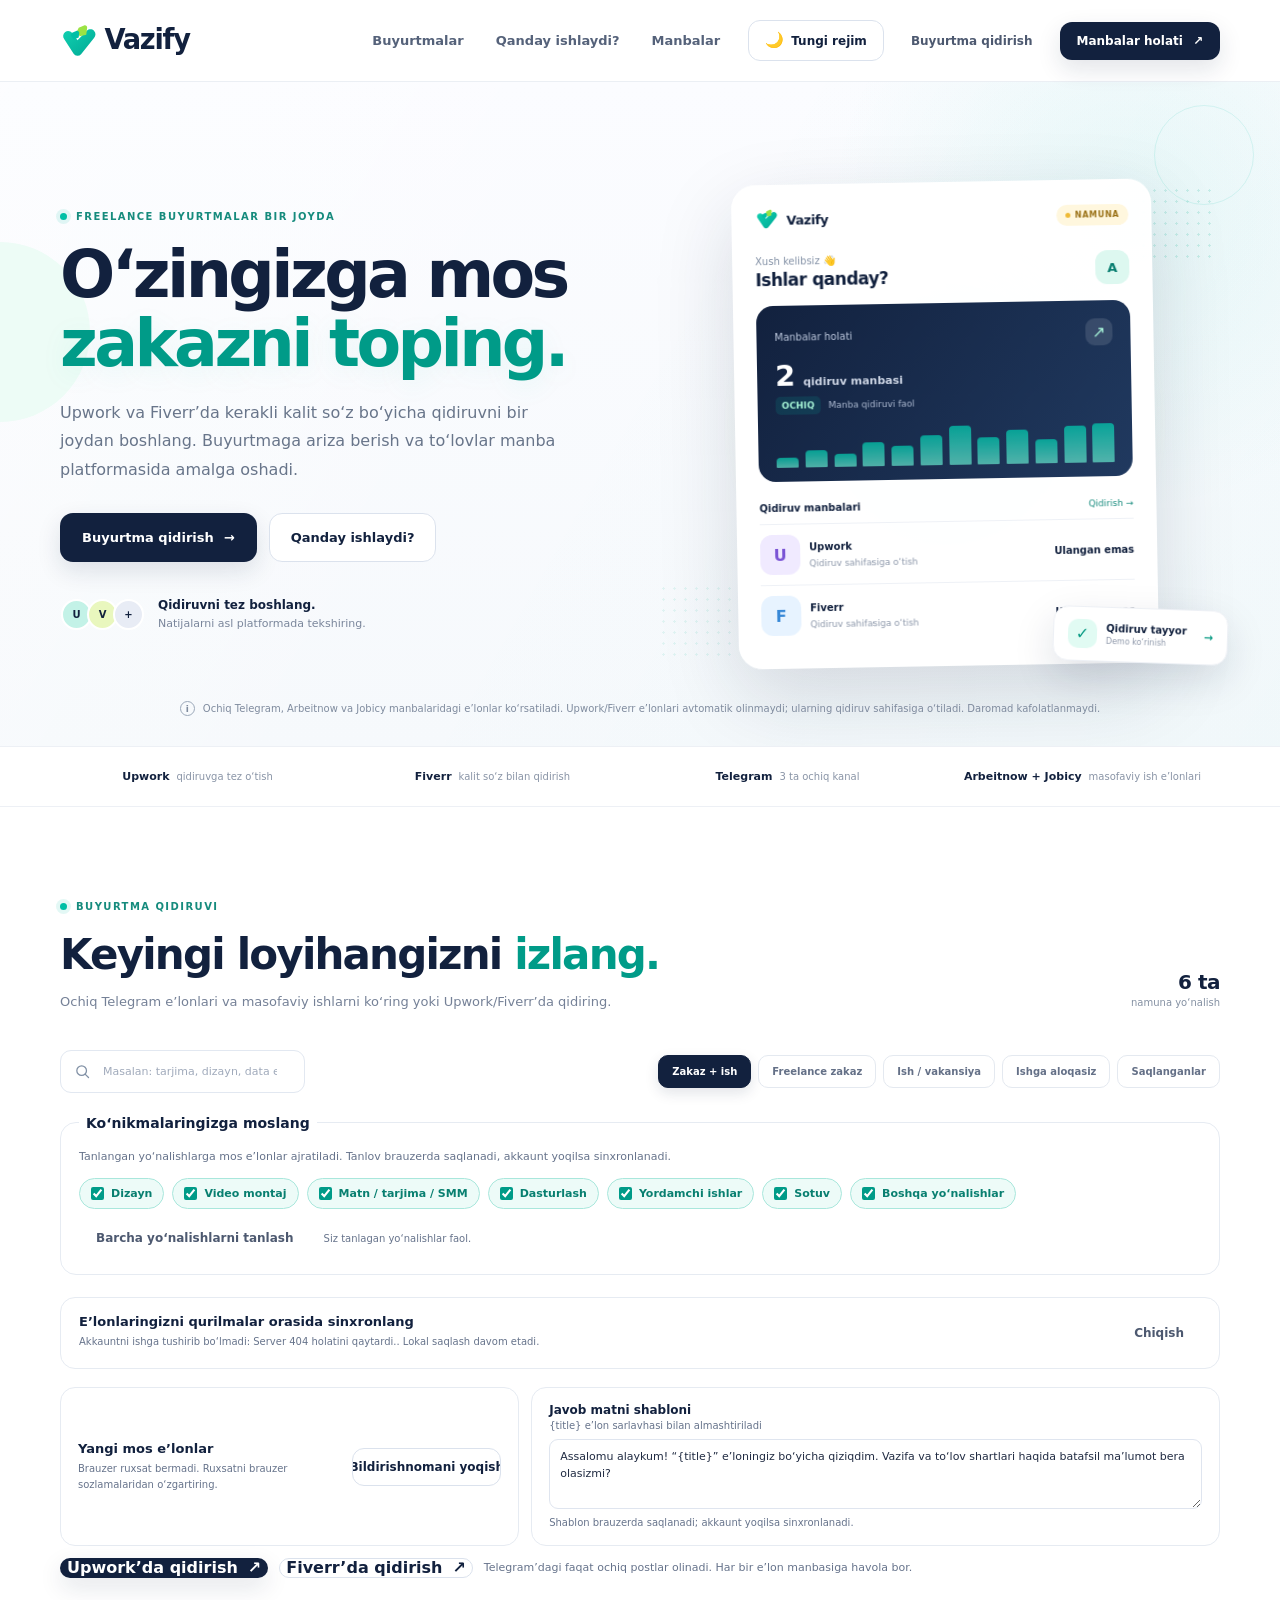
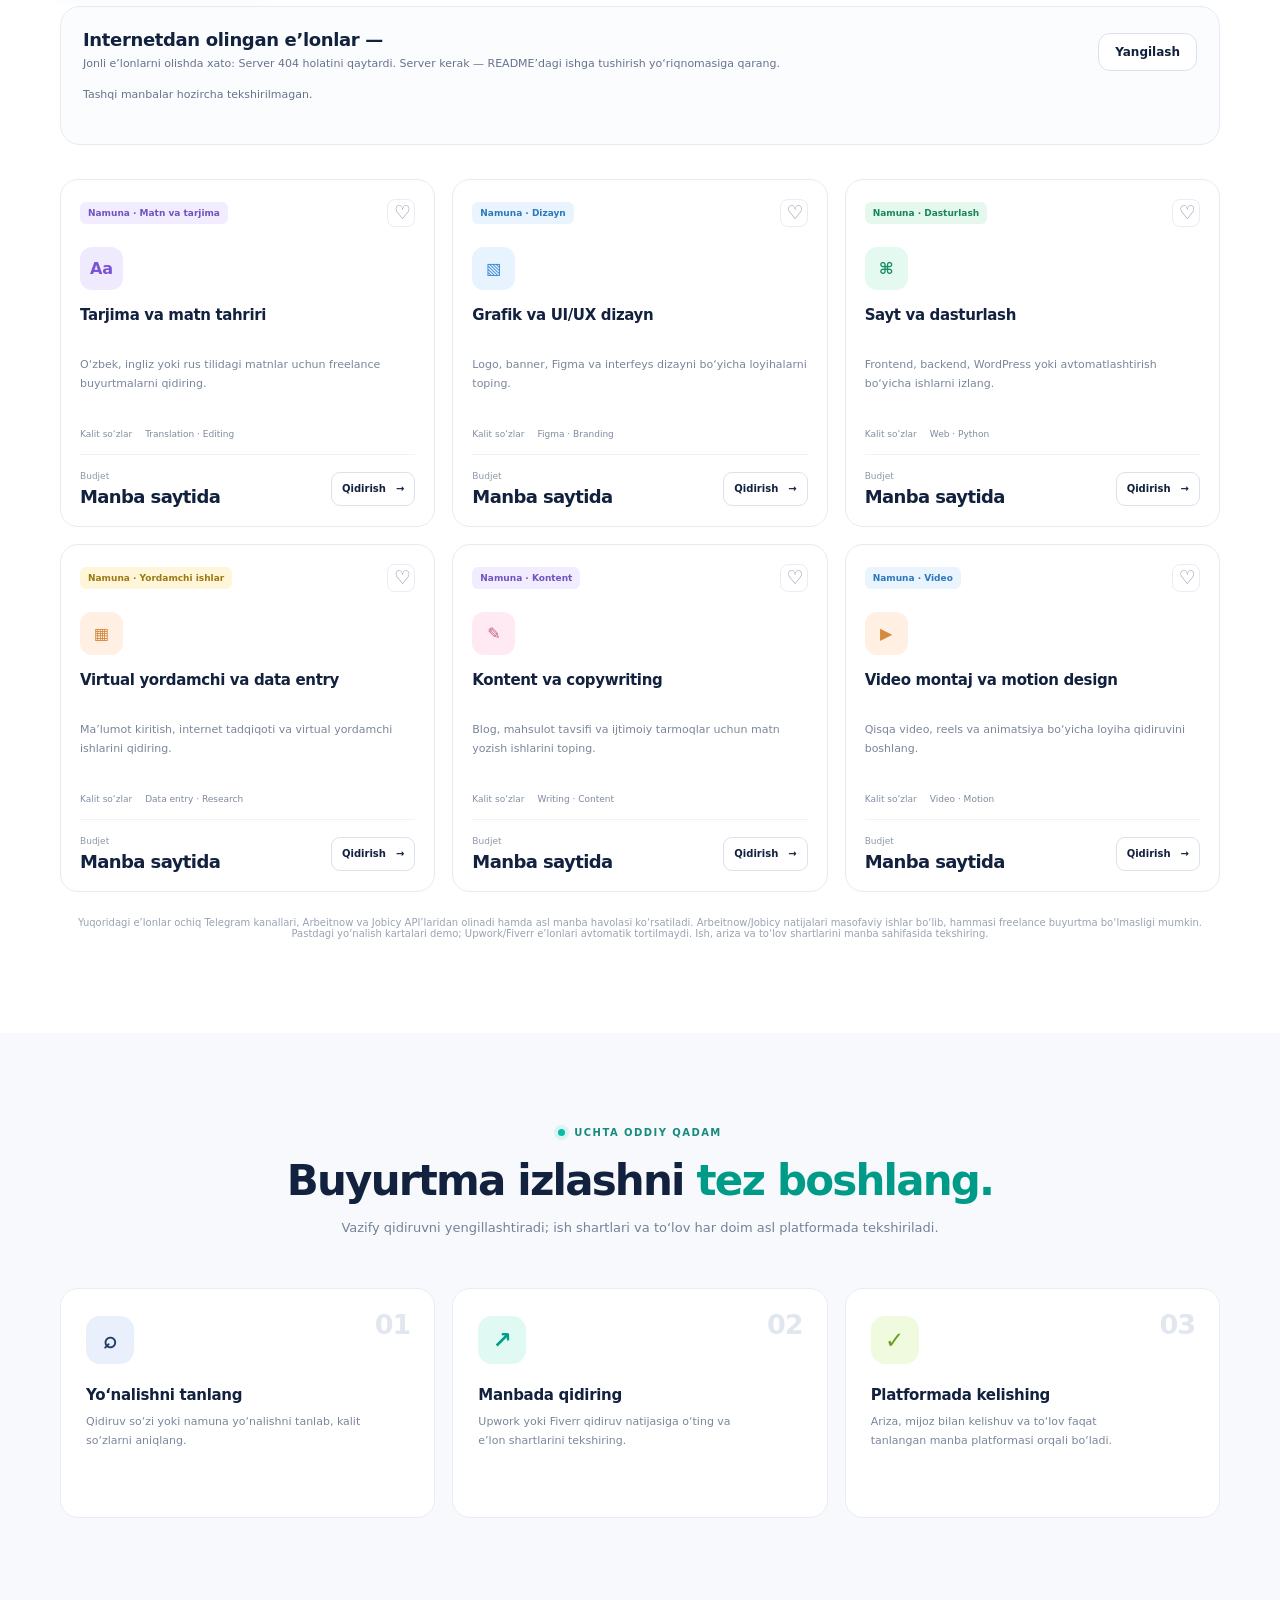
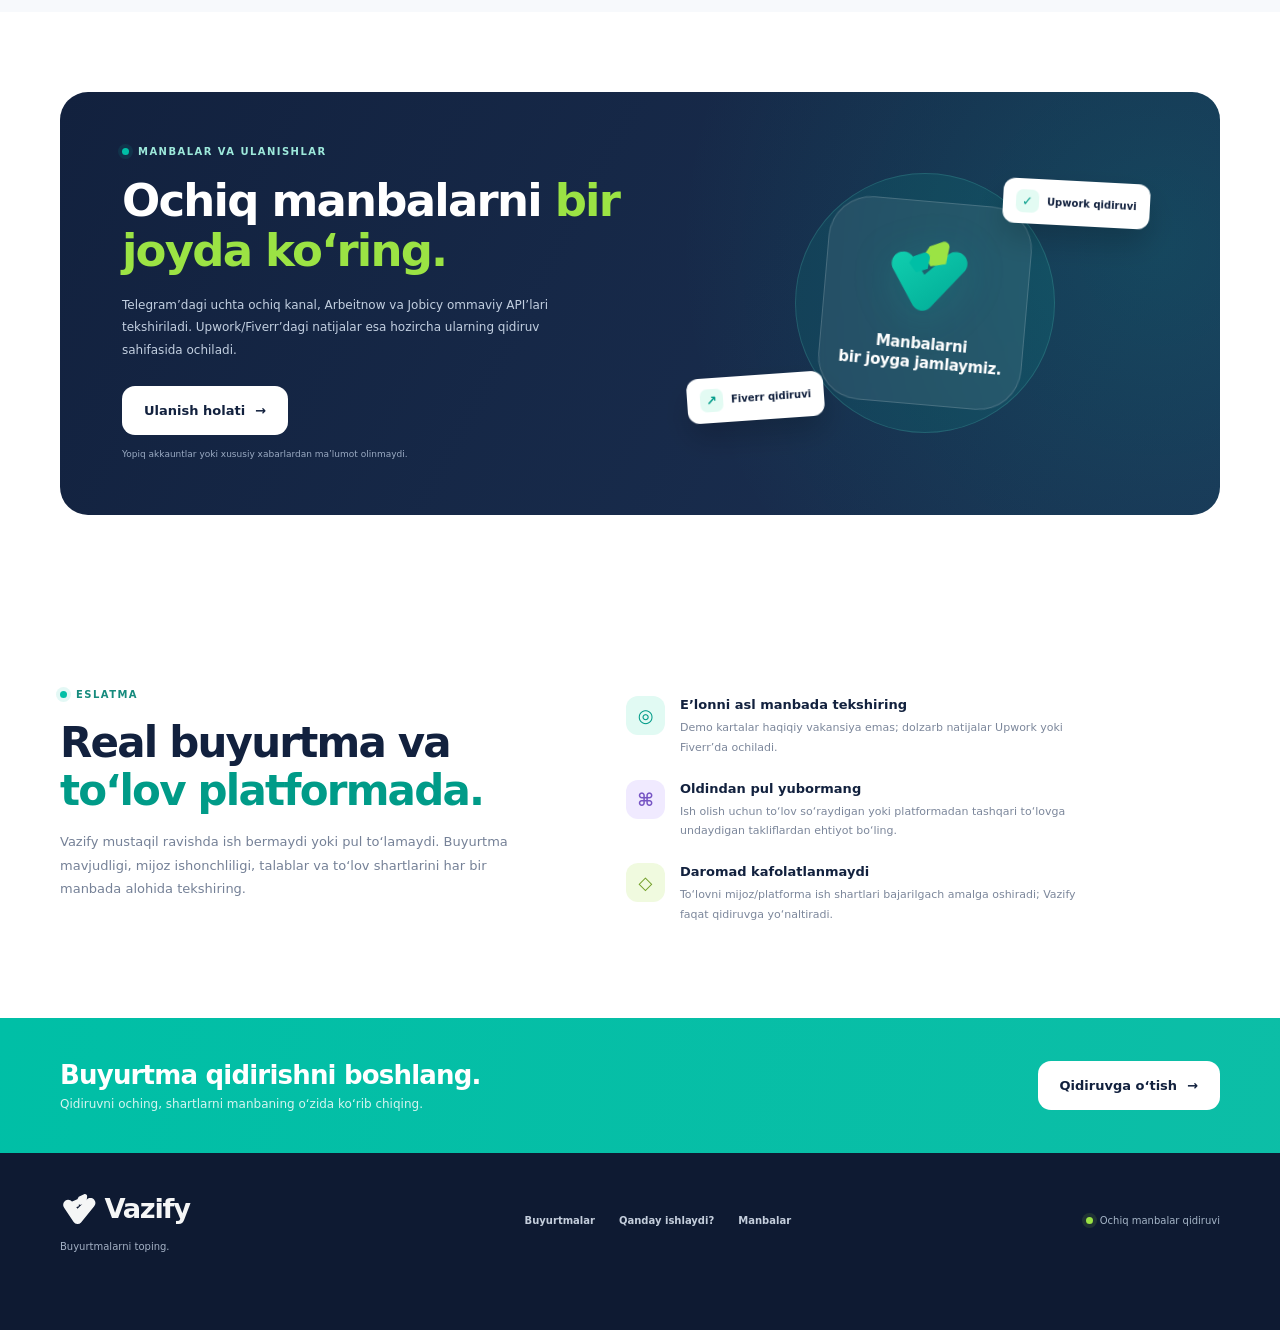
==== index.html @ d9c212b9 "Prepare Vazify for Render deployment Co-authored-by: Copilot <223556219+Copilot@users.noreply.github" ====
<!doctype html>
<html lang="uz">
<head>
  <meta charset="utf-8">
  <meta name="viewport" content="width=device-width, initial-scale=1">
  <meta name="theme-color" content="#12213E">
  <meta name="description" content="Vazify — ochiq Telegram va remote-job manbalaridagi e’lonlarni topish, saqlash va moslashtirishga yordam beruvchi o‘zbekcha qidiruv.">
  <title>Vazify — Buyurtmalarni toping</title>
  <link rel="icon" type="image/svg+xml" href="assets/vazify-mark.svg">
  <link rel="stylesheet" href="styles.css">
</head>
<body>
  <a class="skip-link" href="#main">Asosiy mazmunga o‘tish</a>
  <header class="site-header">
    <div class="container header-inner">
      <a class="brand" href="#top" aria-label="Vazify bosh sahifa"><img src="assets/vazify-logo.svg" alt="Vazify" width="178" height="44"></a>
      <button class="menu-toggle" id="menuToggle" aria-label="Menyuni ochish" aria-expanded="false" aria-controls="primaryNav"><span></span><span></span><span></span></button>
      <nav class="primary-nav" id="primaryNav" aria-label="Asosiy navigatsiya">
        <a href="#tasks">Buyurtmalar</a>
        <a href="#how-it-works">Qanday ishlaydi?</a>
        <a href="#for-business">Manbalar</a>
      </nav>
      <div class="header-actions">
        <button class="btn btn-secondary btn-small theme-toggle" id="themeToggle" type="button" aria-label="Tungi ko‘rinishni yoqish" aria-pressed="false"><span class="emoji theme-icon" aria-hidden="true">🌙</span><span class="theme-label">Tungi rejim</span></button>
        <a class="btn btn-ghost btn-small" href="#tasks">Buyurtma qidirish</a>
        <button class="btn btn-primary btn-small" data-modal="businessModal">Manbalar holati <span aria-hidden="true">↗</span></button>
      </div>
    </div>
  </header>

  <main id="main">
    <section class="hero section-pad" id="top">
      <div class="hero-orb orb-one"></div><div class="hero-orb orb-two"></div>
      <div class="container hero-grid">
        <div class="hero-copy">
          <div class="eyebrow"><span class="eyebrow-dot"></span> Freelance buyurtmalar bir joyda</div>
          <h1>O‘zingizga mos <span>zakazni toping.</span></h1>
          <p class="hero-lead">Upwork va Fiverr’da kerakli kalit so‘z bo‘yicha qidiruvni bir joydan boshlang. Buyurtmaga ariza berish va to‘lovlar manba platformasida amalga oshadi.</p>
          <div class="hero-actions">
            <a class="btn btn-primary btn-large" href="#tasks">Buyurtma qidirish <span aria-hidden="true">→</span></a>
            <a class="btn btn-secondary btn-large" href="#how-it-works">Qanday ishlaydi?</a>
          </div>
          <div class="hero-trust">
            <div class="avatar-stack" aria-hidden="true"><span>U</span><span>V</span><span>+</span></div>
            <p><strong>Qidiruvni tez boshlang.</strong><br><span>Natijalarni asl platformada tekshiring.</span></p>
          </div>
        </div>

        <div class="hero-visual" aria-label="Vazify ilovasi ko‘rinishi">
          <div class="visual-glow"></div>
          <div class="dashboard-card">
            <div class="dash-topline"><span class="dash-brand"><img src="assets/vazify-mark.svg" alt="" width="25" height="25"> Vazify</span><span class="demo-pill"><i></i> NAMUNA</span></div>
            <div class="hello-line"><div><span class="muted-label">Xush kelibsiz <span class="emoji">👋</span></span><h3>Ishlar qanday?</h3></div><div class="profile-avatar">A</div></div>
            <div class="balance-card">
              <div class="balance-top"><span>Manbalar holati</span><span class="balance-icon">↗</span></div>
              <div class="balance-amount">2 <small>qidiruv manbasi</small></div>
              <div class="balance-bottom"><span class="trend">OCHIQ</span><span>Manba qidiruvi faol</span></div>
              <div class="mini-chart" aria-hidden="true"><span style="height:26%"></span><span style="height:43%"></span><span style="height:34%"></span><span style="height:62%"></span><span style="height:51%"></span><span style="height:78%"></span><span style="height:100%"></span><span style="height:70%"></span><span style="height:88%"></span><span style="height:62%"></span><span style="height:94%"></span><span style="height:100%"></span></div>
            </div>
            <div class="dash-section-heading"><strong>Qidiruv manbalari</strong><a href="#tasks">Qidirish →</a></div>
            <div class="mini-task"><div class="task-symbol symbol-violet">U</div><div class="mini-task-copy"><strong>Upwork</strong><span>Qidiruv sahifasiga o‘tish</span></div><strong class="mini-reward">Ulangan emas</strong></div>
            <div class="mini-task"><div class="task-symbol symbol-blue">F</div><div class="mini-task-copy"><strong>Fiverr</strong><span>Qidiruv sahifasiga o‘tish</span></div><strong class="mini-reward">Ulangan emas</strong></div>
          </div>
          <div class="floating-confirm"><span class="confirm-check">✓</span><span><strong>Qidiruv tayyor</strong><small>Demo ko‘rinish</small></span><b>→</b></div>
          <div class="decor-dots dots-a" aria-hidden="true"></div><div class="decor-dots dots-b" aria-hidden="true"></div>
        </div>
      </div>
      <div class="container demo-note"><span class="note-icon">i</span> Ochiq Telegram, Arbeitnow va Jobicy manbalaridagi e’lonlar ko‘rsatiladi. Upwork/Fiverr e’lonlari avtomatik olinmaydi; ularning qidiruv sahifasiga o‘tiladi. Daromad kafolatlanmaydi.</div>
    </section>

    <section class="proof-strip">
      <div class="container proof-inner">
        <div><strong>Upwork</strong><span>qidiruvga tez o‘tish</span></div>
        <div><strong>Fiverr</strong><span>kalit so‘z bilan qidirish</span></div>
        <div><strong>Telegram</strong><span>3 ta ochiq kanal</span></div>
        <div><strong>Arbeitnow + Jobicy</strong><span>masofaviy ish e’lonlari</span></div>
      </div>
    </section>

    <section class="section-pad tasks-section" id="tasks">
      <div class="container">
        <div class="section-heading section-heading-row">
          <div><div class="eyebrow"><span class="eyebrow-dot"></span> Buyurtma qidiruvi</div><h2>Keyingi loyihangizni <span>izlang.</span></h2><p>Ochiq Telegram e’lonlari va masofaviy ishlarni ko‘ring yoki Upwork/Fiverr’da qidiring.</p></div>
          <div class="task-count"><strong id="taskCount">6 ta</strong><span>namuna yo‘nalish</span></div>
        </div>
        <div class="task-toolbar">
          <div class="search-box"><svg viewBox="0 0 24 24" aria-hidden="true"><circle cx="10.8" cy="10.8" r="6.8"></circle><path d="m16 16 4.5 4.5"></path></svg><input id="taskSearch" type="search" placeholder="Masalan: tarjima, dizayn, data entry..." aria-label="Buyurtma yo‘nalishini qidirish"></div>
          <div class="filter-list" role="group" aria-label="Buyurtma turini filtrlash">
            <button class="filter-chip active" data-filter="all" aria-pressed="true">Zakaz + ish</button>
            <button class="filter-chip" data-filter="freelance" aria-pressed="false">Freelance zakaz</button>
            <button class="filter-chip" data-filter="employment" aria-pressed="false">Ish / vakansiya</button>
            <button class="filter-chip" data-filter="unrelated" aria-pressed="false">Ishga aloqasiz</button>
            <button class="filter-chip" data-filter="favorites" aria-pressed="false">Saqlanganlar</button>
          </div>
        </div>
        <fieldset class="skill-preferences" id="skillPreferences">
          <legend>Ko‘nikmalaringizga moslang</legend>
          <p>Tanlangan yo‘nalishlarga mos e’lonlar ajratiladi. Tanlov brauzerda saqlanadi, akkaunt yoqilsa sinxronlanadi.</p>
          <div class="skill-options">
            <label><input type="checkbox" data-skill="design" checked> Dizayn</label>
            <label><input type="checkbox" data-skill="video" checked> Video montaj</label>
            <label><input type="checkbox" data-skill="content" checked> Matn / tarjima / SMM</label>
            <label><input type="checkbox" data-skill="development" checked> Dasturlash</label>
            <label><input type="checkbox" data-skill="admin" checked> Yordamchi ishlar</label>
            <label><input type="checkbox" data-skill="sales" checked> Sotuv</label>
            <label><input type="checkbox" data-skill="other" checked> Boshqa yo‘nalishlar</label>
          </div>
          <button class="btn btn-ghost btn-small" id="resetSkills" type="button">Barcha yo‘nalishlarni tanlash</button>
          <span class="skill-preference-status" id="skillPreferenceStatus" role="status" aria-live="polite">Siz tanlagan yo‘nalishlar faol.</span>
        </fieldset>
        <section class="account-panel" aria-labelledby="accountTitle">
          <div class="account-heading">
            <div><h3 id="accountTitle">E’lonlaringizni qurilmalar orasida sinxronlang</h3><p id="accountStatus" role="status" aria-live="polite">Akkaunt xizmati tekshirilmoqda…</p></div>
            <button class="btn btn-ghost btn-small" id="signOut" type="button" hidden>Chiqish</button>
          </div>
          <form id="accountForm" class="account-form">
            <label>Email<input id="accountEmail" type="email" autocomplete="email" required></label>
            <label>Parol<input id="accountPassword" type="password" autocomplete="current-password" minlength="8" required></label>
            <div class="account-actions">
              <button class="btn btn-primary btn-small" id="signIn" type="submit">Kirish</button>
              <button class="btn btn-secondary btn-small" id="signUp" type="button">Akkaunt yaratish</button>
            </div>
          </form>
        </section>
        <div class="listing-tools">
          <section class="listing-tool" aria-labelledby="notificationTitle">
            <div><h3 id="notificationTitle">Yangi mos e’lonlar</h3><p id="notificationStatus" role="status" aria-live="polite">Bildirishnoma o‘chiq. E’lonlar faqat sahifa ochiq paytda tekshiriladi.</p></div>
            <button class="btn btn-secondary btn-small" id="enableNotifications" type="button">Bildirishnomani yoqish</button>
          </section>
          <section class="listing-tool reply-tool" aria-labelledby="replyTemplateTitle">
            <label for="replyTemplate" id="replyTemplateTitle">Javob matni shabloni <span>{title} e’lon sarlavhasi bilan almashtiriladi</span></label>
            <textarea id="replyTemplate" rows="3">Assalomu alaykum! “{title}” e’loningiz bo‘yicha qiziqdim. Vazifa va to‘lov shartlari haqida batafsil ma’lumot bera olasizmi?</textarea>
            <p id="replyTemplateStatus" role="status" aria-live="polite">Shablon brauzerda saqlanadi; akkaunt yoqilsa sinxronlanadi.</p>
          </section>
        </div>
        <div class="source-search-actions" aria-label="Tashqi platformalarda qidirish">
          <button class="btn btn-primary" id="upworkSearch">Upwork’da qidirish <span aria-hidden="true">↗</span></button>
          <button class="btn btn-secondary" id="fiverrSearch">Fiverr’da qidirish <span aria-hidden="true">↗</span></button>
          <span>Telegram’dagi faqat ochiq postlar olinadi. Har bir e’lon manbasiga havola bor.</span>
        </div>
        <section class="live-jobs-panel" aria-labelledby="liveJobsTitle">
          <div class="live-jobs-heading">
            <div><h3 id="liveJobsTitle">Internetdan olingan e’lonlar <span id="liveJobCount">—</span></h3><p id="feedStatus" role="status" aria-live="polite">Manbalar tekshirilmoqda…</p></div>
            <button class="btn btn-secondary btn-small" id="refreshJobs">Yangilash</button>
          </div>
          <p class="feed-source-status" id="feedSourceStatus"></p>
          <div class="task-grid" id="liveJobGrid" aria-live="polite"></div>
          <p class="live-empty-state" id="liveEmptyState" hidden>Bu qidiruv yoki tanlangan turga mos e’lon yo‘q.</p>
        </section>
        <div class="task-grid" id="taskGrid" aria-live="polite">
          <article class="task-card" data-category="content" data-search="o‘zbek ingliz rus tarjima proofreading translation editor" data-task="translation">
            <div class="task-card-top"><span class="category-tag tag-purple">Namuna · Matn va tarjima</span><button class="save-task" aria-label="Yo‘nalishni saqlash" aria-pressed="false">♡</button></div>
            <div class="task-symbol symbol-violet">Aa</div><h3>Tarjima va matn tahriri</h3><p>O‘zbek, ingliz yoki rus tilidagi matnlar uchun freelance buyurtmalarni qidiring.</p>
            <div class="task-meta"><span>Kalit so‘zlar</span><span>Translation · Editing</span></div><div class="task-card-bottom"><div><small>Budjet</small><strong>Manba saytida</strong></div><button class="btn btn-outline btn-open-task" data-task-open="translation">Qidirish <span>→</span></button></div>
          </article>
          <article class="task-card" data-category="design" data-search="logo branding graphic design figma banner illustrator" data-task="design">
            <div class="task-card-top"><span class="category-tag tag-blue">Namuna · Dizayn</span><button class="save-task" aria-label="Yo‘nalishni saqlash" aria-pressed="false">♡</button></div>
            <div class="task-symbol symbol-blue">▧</div><h3>Grafik va UI/UX dizayn</h3><p>Logo, banner, Figma va interfeys dizayni bo‘yicha loyihalarni toping.</p>
            <div class="task-meta"><span>Kalit so‘zlar</span><span>Figma · Branding</span></div><div class="task-card-bottom"><div><small>Budjet</small><strong>Manba saytida</strong></div><button class="btn btn-outline btn-open-task" data-task-open="design">Qidirish <span>→</span></button></div>
          </article>
          <article class="task-card" data-category="development" data-search="website development javascript python wordpress frontend backend" data-task="development">
            <div class="task-card-top"><span class="category-tag tag-green">Namuna · Dasturlash</span><button class="save-task" aria-label="Yo‘nalishni saqlash" aria-pressed="false">♡</button></div>
            <div class="task-symbol symbol-green">⌘</div><h3>Sayt va dasturlash</h3><p>Frontend, backend, WordPress yoki avtomatlashtirish bo‘yicha ishlarni izlang.</p>
            <div class="task-meta"><span>Kalit so‘zlar</span><span>Web · Python</span></div><div class="task-card-bottom"><div><small>Budjet</small><strong>Manba saytida</strong></div><button class="btn btn-outline btn-open-task" data-task-open="development">Qidirish <span>→</span></button></div>
          </article>
          <article class="task-card" data-category="admin" data-search="virtual assistant data entry research excel spreadsheet" data-task="assistant">
            <div class="task-card-top"><span class="category-tag tag-yellow">Namuna · Yordamchi ishlar</span><button class="save-task" aria-label="Yo‘nalishni saqlash" aria-pressed="false">♡</button></div>
            <div class="task-symbol symbol-orange">▦</div><h3>Virtual yordamchi va data entry</h3><p>Ma’lumot kiritish, internet tadqiqoti va virtual yordamchi ishlarini qidiring.</p>
            <div class="task-meta"><span>Kalit so‘zlar</span><span>Data entry · Research</span></div><div class="task-card-bottom"><div><small>Budjet</small><strong>Manba saytida</strong></div><button class="btn btn-outline btn-open-task" data-task-open="assistant">Qidirish <span>→</span></button></div>
          </article>
          <article class="task-card" data-category="content" data-search="copywriting blog writing product description social media" data-task="writing">
            <div class="task-card-top"><span class="category-tag tag-purple">Namuna · Kontent</span><button class="save-task" aria-label="Yo‘nalishni saqlash" aria-pressed="false">♡</button></div>
            <div class="task-symbol symbol-pink">✎</div><h3>Kontent va copywriting</h3><p>Blog, mahsulot tavsifi va ijtimoiy tarmoqlar uchun matn yozish ishlarini toping.</p>
            <div class="task-meta"><span>Kalit so‘zlar</span><span>Writing · Content</span></div><div class="task-card-bottom"><div><small>Budjet</small><strong>Manba saytida</strong></div><button class="btn btn-outline btn-open-task" data-task-open="writing">Qidirish <span>→</span></button></div>
          </article>
          <article class="task-card" data-category="design" data-search="video editing motion graphics social media reels" data-task="video">
            <div class="task-card-top"><span class="category-tag tag-blue">Namuna · Video</span><button class="save-task" aria-label="Yo‘nalishni saqlash" aria-pressed="false">♡</button></div>
            <div class="task-symbol symbol-orange">▶</div><h3>Video montaj va motion design</h3><p>Qisqa video, reels va animatsiya bo‘yicha loyiha qidiruvini boshlang.</p>
            <div class="task-meta"><span>Kalit so‘zlar</span><span>Video · Motion</span></div><div class="task-card-bottom"><div><small>Budjet</small><strong>Manba saytida</strong></div><button class="btn btn-outline btn-open-task" data-task-open="video">Qidirish <span>→</span></button></div>
          </article>
        </div>
        <div class="empty-state" id="emptyState" hidden><div>⌕</div><h3>Yo‘nalish topilmadi</h3><p>Qidiruv so‘zini yoki tanlangan filtrni o‘zgartirib ko‘ring.</p><button class="btn btn-secondary" id="resetFilters">Filtrlarni tozalash</button></div>
        <p class="tasks-disclaimer">Yuqoridagi e’lonlar ochiq Telegram kanallari, Arbeitnow va Jobicy API’laridan olinadi hamda asl manba havolasi ko‘rsatiladi. Arbeitnow/Jobicy natijalari masofaviy ishlar bo‘lib, hammasi freelance buyurtma bo‘lmasligi mumkin. Pastdagi yo‘nalish kartalari demo; Upwork/Fiverr e’lonlari avtomatik tortilmaydi. Ish, ariza va to‘lov shartlarini manba sahifasida tekshiring.</p>
      </div>
    </section>

    <section class="section-pad steps-section" id="how-it-works">
      <div class="container">
        <div class="section-heading centered"><div class="eyebrow"><span class="eyebrow-dot"></span> Uchta oddiy qadam</div><h2>Buyurtma izlashni <span>tez boshlang.</span></h2><p>Vazify qidiruvni yengillashtiradi; ish shartlari va to‘lov har doim asl platformada tekshiriladi.</p></div>
        <div class="steps-grid">
          <article class="step-card"><span class="step-number">01</span><div class="step-icon icon-navy">⌕</div><h3>Yo‘nalishni tanlang</h3><p>Qidiruv so‘zi yoki namuna yo‘nalishni tanlab, kalit so‘zlarni aniqlang.</p></article>
          <article class="step-card"><span class="step-number">02</span><div class="step-icon icon-teal">↗</div><h3>Manbada qidiring</h3><p>Upwork yoki Fiverr qidiruv natijasiga o‘ting va e’lon shartlarini tekshiring.</p></article>
          <article class="step-card"><span class="step-number">03</span><div class="step-icon icon-lime">✓</div><h3>Platformada kelishing</h3><p>Ariza, mijoz bilan kelishuv va to‘lov faqat tanlangan manba platformasi orqali bo‘ladi.</p></article>
        </div>
      </div>
    </section>

    <section class="business-section section-pad" id="for-business">
      <div class="container business-panel">
        <div class="business-copy"><div class="eyebrow eyebrow-light"><span class="eyebrow-dot"></span> Manbalar va ulanishlar</div><h2>Ochiq manbalarni <span>bir joyda ko‘ring.</span></h2><p>Telegram’dagi uchta ochiq kanal, Arbeitnow va Jobicy ommaviy API’lari tekshiriladi. Upwork/Fiverr’dagi natijalar esa hozircha ularning qidiruv sahifasida ochiladi.</p><button class="btn btn-white btn-large" data-modal="businessModal">Ulanish holati <span>→</span></button><small>Yopiq akkauntlar yoki xususiy xabarlardan ma’lumot olinmaydi.</small></div>
        <div class="business-visual" aria-hidden="true"><div class="business-circle circle-back"></div><div class="business-circle circle-front"><img src="assets/vazify-mark.svg" alt="" width="95" height="95"><strong>Manbalarni<br>bir joyga jamlaymiz.</strong></div><div class="business-float float-top"><span>✓</span> Upwork qidiruvi</div><div class="business-float float-bottom"><span>↗</span> Fiverr qidiruvi</div></div>
      </div>
    </section>

    <section class="section-pad trust-section">
      <div class="container trust-grid">
        <div><div class="eyebrow"><span class="eyebrow-dot"></span> Eslatma</div><h2>Real buyurtma va <span>to‘lov platformada.</span></h2><p>Vazify mustaqil ravishda ish bermaydi yoki pul to‘lamaydi. Buyurtma mavjudligi, mijoz ishonchliligi, talablar va to‘lov shartlarini har bir manbada alohida tekshiring.</p></div>
        <div class="trust-items"><article><div class="trust-icon trust-icon-teal">◎</div><div><h3>E’lonni asl manbada tekshiring</h3><p>Demo kartalar haqiqiy vakansiya emas; dolzarb natijalar Upwork yoki Fiverr’da ochiladi.</p></div></article><article><div class="trust-icon trust-icon-purple">⌘</div><div><h3>Oldindan pul yubormang</h3><p>Ish olish uchun to‘lov so‘raydigan yoki platformadan tashqari to‘lovga undaydigan takliflardan ehtiyot bo‘ling.</p></div></article><article><div class="trust-icon trust-icon-lime">◇</div><div><h3>Daromad kafolatlanmaydi</h3><p>To‘lovni mijoz/platforma ish shartlari bajarilgach amalga oshiradi; Vazify faqat qidiruvga yo‘naltiradi.</p></div></article></div>
      </div>
    </section>

    <section class="final-cta"><div class="container final-cta-inner"><div><h2>Buyurtma qidirishni boshlang.</h2><p>Qidiruvni oching, shartlarni manbaning o‘zida ko‘rib chiqing.</p></div><a class="btn btn-white btn-large" href="#tasks">Qidiruvga o‘tish <span>→</span></a></div></section>
  </main>

  <footer class="site-footer"><div class="container footer-top"><div class="footer-brand"><a class="brand" href="#top"><img src="assets/vazify-logo.svg" alt="Vazify" width="160" height="40"></a><p>Buyurtmalarni toping.</p></div><div class="footer-links"><a href="#tasks">Buyurtmalar</a><a href="#how-it-works">Qanday ishlaydi?</a><a href="#for-business">Manbalar</a></div><div class="footer-status"><span class="status-dot"></span> Ochiq manbalar qidiruvi</div></div><div class="container footer-bottom"><span>© <span id="year"></span> Vazify. Barcha huquqlar himoyalangan.</span><span>Ariza va to‘lov manba platformasida bo‘ladi.</span></div></footer>

  <div class="modal-backdrop" id="taskModal" role="dialog" aria-modal="true" aria-labelledby="taskModalTitle" hidden><div class="modal-card task-modal-card"><button class="modal-close" data-close-modal aria-label="Yopish">×</button><span class="category-tag tag-purple" id="taskModalCategory">Namuna</span><h2 id="taskModalTitle">Yo‘nalish</h2><p id="taskModalDescription"></p><div class="modal-stats"><div><small>Qidiruv so‘zlari</small><strong id="taskModalReward">—</strong></div><div><small>Budjet</small><strong id="taskModalTime">Manba sahifasida</strong></div><div><small>Yo‘nalish</small><strong id="taskModalLevel">—</strong></div></div><div class="modal-info"><strong>Bu haqiqiy e’lon emas.</strong><p>Qidiruv tugmalari sizni platformaga olib boradi. Ariza, shartlar va to‘lov bo‘yicha qarorlarni manbaning o‘zida tekshiring.</p></div><button class="btn btn-primary btn-large btn-full" id="startTaskBtn">Upwork’da qidirish <span>↗</span></button><button class="btn btn-secondary btn-large btn-full modal-secondary-action" id="startTaskFiverrBtn">Fiverr’da qidirish <span>↗</span></button></div></div>
  <div class="modal-backdrop" id="businessModal" role="dialog" aria-modal="true" aria-labelledby="businessTitle" hidden><div class="modal-card"><button class="modal-close" data-close-modal aria-label="Yopish">×</button><div class="modal-logo"><img src="assets/vazify-mark.svg" alt="" width="38" height="38"></div><h2 id="businessTitle">Manbalar holati</h2><p>Ochiq Telegram postlari, Arbeitnow va Jobicy’dagi masofaviy ishlar backend orqali olinadi. Har bir natija asl manbaga bog‘langan.</p><div class="modal-info"><strong>Upwork/Fiverr</strong><p>Ularning ish e’lonlari hozircha avtomatik olinmaydi. Qidiruv tugmalari faqat kalit so‘z bilan platforma qidiruvini ochadi.</p></div><button class="btn btn-primary btn-large btn-full" data-close-modal>Tushunarli</button></div></div>
  <div class="toast" id="toast" role="status" aria-live="polite"></div>
  <script src="app.js" defer></script>
</body>
</html>
---- styles.css ----
:root{--navy:#12213e;--navy-2:#192d50;--teal:#00bfa6;--teal-dark:#009b88;--lime:#9be344;--ink:#202b42;--muted:#66738b;--line:#e6ebf2;--paper:#f7f9fc;--white:#fff;--shadow:0 24px 80px rgba(18,33,62,.10);--radius:22px}
*{box-sizing:border-box}html{scroll-behavior:smooth;scroll-padding-top:92px}body{margin:0;font-family:Inter,ui-sans-serif,system-ui,-apple-system,BlinkMacSystemFont,"Segoe UI",sans-serif;color:var(--ink);background:#fff;-webkit-font-smoothing:antialiased}button,input,a{font:inherit}a{color:inherit;text-decoration:none}button{cursor:pointer}button:focus-visible,a:focus-visible,input:focus-visible{outline:3px solid rgba(0,191,166,.45);outline-offset:3px}.container{width:min(1160px,calc(100% - 48px));margin-inline:auto}.skip-link{position:absolute;left:16px;top:-100px;background:white;padding:12px;z-index:1000}.skip-link:focus{top:12px}.site-header{height:82px;position:sticky;top:0;z-index:50;background:rgba(255,255,255,.94);backdrop-filter:blur(16px);border-bottom:1px solid rgba(230,235,242,.8)}.header-inner{height:100%;display:flex;align-items:center;justify-content:space-between;gap:28px}.brand{display:inline-flex;align-items:center;flex-shrink:0}.brand img{display:block;width:170px;height:auto}.primary-nav{display:flex;align-items:center;gap:32px;margin-left:auto}.primary-nav a,.footer-links a{font-size:13px;font-weight:650;color:#55627a;transition:color .2s}.primary-nav a:hover,.footer-links a:hover{color:var(--teal-dark)}.header-actions{display:flex;align-items:center;gap:10px}.btn{display:inline-flex;align-items:center;justify-content:center;gap:10px;border:1px solid transparent;border-radius:12px;font-weight:750;line-height:1;transition:transform .18s ease,box-shadow .18s ease,background .18s ease;color:var(--navy);white-space:nowrap}.btn:hover{transform:translateY(-1px)}.btn-small{padding:12px 16px;font-size:12px}.btn-large{padding:17px 21px;font-size:13px;border-radius:13px}.btn-primary{background:var(--navy);color:white;box-shadow:0 8px 20px rgba(18,33,62,.13)}.btn-primary:hover{background:#20375c;box-shadow:0 10px 24px rgba(18,33,62,.18)}.btn-secondary,.btn-outline{background:#fff;color:var(--navy);border-color:#dbe2ed}.btn-secondary:hover,.btn-outline:hover{border-color:#aebbd0;background:#fbfcfe}.btn-ghost{background:transparent;color:#4d5970}.btn-white{background:#fff;color:var(--navy)}.btn-white:hover{background:#f0fffc}.btn-full{width:100%}.menu-toggle{display:none;background:#fff;border:1px solid var(--line);border-radius:10px;padding:10px}.menu-toggle span{display:block;width:18px;height:2px;margin:3px;background:var(--navy);border-radius:4px}
.section-pad{padding:94px 0}.hero{position:relative;overflow:hidden;padding:78px 0 30px;background:radial-gradient(circle at 88% 20%,rgba(0,191,166,.075),transparent 24%),linear-gradient(180deg,#fbfcff 0%,#f6f9fc 100%)}.hero-grid{display:grid;grid-template-columns:1.02fr .98fr;align-items:center;gap:38px;position:relative;z-index:2}.hero-copy{padding:8px 0 12px}.eyebrow{display:flex;align-items:center;gap:9px;color:#168b7d;font-size:10px;letter-spacing:1.45px;text-transform:uppercase;font-weight:850;margin-bottom:19px}.eyebrow-dot{width:7px;height:7px;background:var(--teal);border-radius:50%;box-shadow:0 0 0 4px rgba(0,191,166,.11)}h1,h2,h3,p{margin-top:0}.hero h1{max-width:600px;margin-bottom:20px;font-size:clamp(42px,5.2vw,65px);line-height:1.055;letter-spacing:-3.6px;color:var(--navy);font-weight:820}.hero h1 span,.section-heading h2 span,.trust-grid h2 span{color:var(--teal-dark)}.hero-lead{max-width:510px;font-size:16px;line-height:1.8;color:#68758a;margin-bottom:28px}.hero-actions{display:flex;gap:12px;flex-wrap:wrap}.hero-trust{display:flex;align-items:center;gap:14px;margin-top:34px}.avatar-stack{display:flex;align-items:center;padding-left:1px}.avatar-stack span{width:31px;height:31px;display:grid;place-items:center;border:2px solid white;margin-left:-5px;border-radius:50%;font-size:10px;font-weight:800;color:var(--navy);background:#dff8f1}.avatar-stack span:first-child{margin-left:0;background:#c3f2e7}.avatar-stack span:nth-child(2){background:#e9f7be}.avatar-stack span:nth-child(3){background:#e8ecf5}.hero-trust p{margin:0;font-size:12px;line-height:1.5;color:var(--navy)}.hero-trust p span{font-size:11px;color:#7a869b;font-weight:500}.hero-visual{position:relative;min-height:480px;display:flex;align-items:center;justify-content:center;padding:22px 0}.visual-glow{position:absolute;width:450px;height:450px;border-radius:50%;background:radial-gradient(circle,rgba(0,191,166,.18),rgba(155,227,68,.09) 45%,transparent 70%);filter:blur(1px)}.dashboard-card{position:relative;z-index:2;width:min(100%,420px);border:1px solid rgba(255,255,255,.8);border-radius:24px;background:rgba(255,255,255,.96);padding:22px;box-shadow:0 28px 80px rgba(18,33,62,.15);transform:rotate(-1deg)}.dash-topline,.balance-top,.balance-bottom,.hello-line,.dash-section-heading,.mini-task,.task-card-top,.task-card-bottom,.task-meta{display:flex;align-items:center;justify-content:space-between}.dash-brand{display:flex;align-items:center;gap:7px;color:var(--navy);font-size:13px;font-weight:850;letter-spacing:-.4px}.demo-pill{display:flex;align-items:center;gap:5px;border-radius:100px;padding:6px 9px;background:#fff7de;color:#997015;font-size:8px;font-weight:900;letter-spacing:.7px}.demo-pill i{width:5px;height:5px;background:#efba35;border-radius:50%}.hello-line{margin:23px 0 16px}.muted-label{display:block;font-size:10px;color:#8290a5;margin-bottom:3px}.hello-line h3{font-size:17px;letter-spacing:-.5px;margin:0;color:var(--navy)}.profile-avatar{height:34px;width:34px;border-radius:12px;display:grid;place-items:center;background:#ddf8f0;color:#087e70;font-weight:800;font-size:13px}.balance-card{position:relative;overflow:hidden;padding:18px 18px 14px;background:linear-gradient(125deg,#12213e,#20395f);border-radius:17px;color:#fff}.balance-top{font-size:10px;color:#c0cbe0}.balance-icon{display:grid;place-items:center;width:27px;height:27px;border-radius:9px;background:rgba(255,255,255,.12);color:#a7f4d9;font-size:16px}.balance-amount{font-size:29px;font-weight:850;letter-spacing:-1.2px;margin:8px 0 4px}.balance-amount small{font-size:11px;font-weight:600;letter-spacing:0;color:#ced6e5}.balance-bottom{justify-content:flex-start;gap:8px;color:#aebbd2;font-size:9px}.trend{color:#a6f4d6;background:rgba(0,191,166,.13);padding:4px 6px;border-radius:5px;font-weight:800}.mini-chart{display:flex;align-items:end;gap:7px;height:39px;margin-top:14px;opacity:.85}.mini-chart span{flex:1;border-radius:4px 4px 1px 1px;background:linear-gradient(180deg,#00cdb1,#66e3cb);min-height:7px}.dash-section-heading{margin:21px 0 10px;font-size:10px;color:var(--navy)}.dash-section-heading a{font-size:9px;color:#168b7d}.mini-task{justify-content:flex-start;gap:9px;padding:10px 0;border-top:1px solid #eef1f6}.task-symbol{width:40px;height:40px;display:grid;place-items:center;flex-shrink:0;border-radius:12px;font-size:16px;font-weight:850}.symbol-violet{background:#f0eaff;color:#7a54d5}.symbol-blue{background:#e7f3ff;color:#3788d7}.symbol-green{background:#e4faf0;color:#168e66}.symbol-orange{background:#fff0e3;color:#d58b3f}.symbol-yellow{background:#fff7d8;color:#c79a17}.symbol-pink{background:#ffeaf3;color:#c45c8a}.mini-task-copy{flex:1;min-width:0}.mini-task-copy strong{display:block;color:var(--navy);font-size:10px;line-height:1.35}.mini-task-copy span{display:block;margin-top:4px;color:#8b96a9;font-size:9px}.mini-reward{white-space:nowrap;color:var(--navy);font-size:10px}.floating-confirm{position:absolute;z-index:3;right:-8px;bottom:25px;display:flex;align-items:center;gap:9px;padding:12px 14px;background:white;border:1px solid #edf0f5;border-radius:15px;box-shadow:0 15px 40px rgba(18,33,62,.13);transform:rotate(2deg)}.confirm-check{width:29px;height:29px;display:grid;place-items:center;border-radius:10px;background:#e1fbf3;color:#089a83;font-weight:900}.floating-confirm strong,.floating-confirm small{display:block}.floating-confirm strong{font-size:10px;color:var(--navy)}.floating-confirm small{font-size:8px;color:#8d97a9;margin-top:3px}.floating-confirm b{margin-left:8px;font-size:11px;color:#089a83;white-space:nowrap}.decor-dots{position:absolute;width:80px;height:80px;opacity:.45;background-image:radial-gradient(#9adfd4 1.4px,transparent 1.4px);background-size:11px 11px}.dots-a{top:25px;right:2px}.dots-b{bottom:25px;left:-12px;opacity:.24}.hero-orb{position:absolute;border-radius:50%;pointer-events:none}.orb-one{width:180px;height:180px;background:#edfcf6;left:-90px;top:160px}.orb-two{width:100px;height:100px;border:1px solid rgba(0,191,166,.12);right:2%;top:23px}.demo-note{position:relative;z-index:2;display:flex;align-items:center;justify-content:center;gap:8px;margin-top:13px;color:#7f8b9e;font-size:10px;text-align:center}.note-icon{display:grid;place-items:center;width:15px;height:15px;border:1px solid #9aa7b8;border-radius:50%;font-size:9px;font-weight:800;flex-shrink:0}
.proof-strip{border-block:1px solid #edf0f5;background:#fff}.proof-inner{display:grid;grid-template-columns:repeat(4,1fr);padding:23px 0;gap:20px}.proof-inner>div{display:flex;align-items:center;justify-content:center;gap:7px;font-size:10px;color:#8994a6}.proof-inner strong{color:var(--navy);font-size:11px}.section-heading{margin-bottom:36px}.section-heading h2,.trust-grid h2{max-width:690px;color:var(--navy);font-size:clamp(30px,3.3vw,42px);line-height:1.13;letter-spacing:-1.8px;font-weight:820;margin-bottom:12px}.section-heading p,.trust-grid>div:first-child>p{color:#758197;font-size:13px;line-height:1.8;max-width:610px;margin-bottom:0}.section-heading-row{display:flex;align-items:flex-end;justify-content:space-between;gap:24px}.task-count{text-align:right;flex-shrink:0;padding-bottom:6px}.task-count strong,.task-count span{display:block}.task-count strong{font-size:20px;color:var(--navy);letter-spacing:-.5px}.task-count span{font-size:10px;color:#8490a2;margin-top:3px}.tasks-section{background:#fff}.task-toolbar{display:flex;align-items:center;justify-content:space-between;gap:17px;margin-bottom:22px}.search-box{width:245px;min-width:200px;display:flex;align-items:center;gap:10px;padding:0 13px;height:43px;border:1px solid #e2e8f1;border-radius:11px;background:#fff}.search-box svg{width:17px;height:17px;fill:none;stroke:#8090a5;stroke-width:1.8;stroke-linecap:round}.search-box input{min-width:0;flex:1;border:0;outline:none;background:transparent;font-size:11px;color:var(--navy)}.search-box input::placeholder{color:#a0aabb}.filter-list{display:flex;align-items:center;gap:7px;flex-wrap:wrap}.filter-chip{padding:10px 13px;border:1px solid #e4e9f0;border-radius:10px;background:#fff;color:#647087;font-size:10px;font-weight:700;transition:all .18s}.filter-chip:hover{border-color:#b9ded8;color:var(--teal-dark)}.filter-chip.active{background:var(--navy);border-color:var(--navy);color:white}.task-grid{display:grid;grid-template-columns:repeat(3,minmax(0,1fr));gap:17px}.task-card{display:flex;flex-direction:column;min-width:0;border:1px solid #e6ebf2;background:white;border-radius:18px;padding:19px;transition:transform .2s ease,border-color .2s ease,box-shadow .2s ease}.task-card:hover{transform:translateY(-3px);border-color:#c9e7e2;box-shadow:0 16px 35px rgba(18,33,62,.06)}.task-card-top{margin-bottom:20px}.category-tag{display:inline-flex;align-items:center;border-radius:6px;padding:6px 8px;font-size:9px;font-weight:800;white-space:nowrap}.tag-purple{color:#7153bf;background:#f1ecff}.tag-blue{color:#2d78bb;background:#e9f4ff}.tag-green{color:#16865f;background:#e6f8ee}.tag-yellow{color:#9b7a12;background:#fff6d9}.save-task{width:28px;height:28px;border:1px solid #e8edf4;border-radius:8px;background:#fff;color:#8792a5;font-size:19px;line-height:1;display:grid;place-items:center}.save-task[aria-pressed="true"]{color:#e4537b;background:#fff0f4;border-color:#ffcad9}.task-card .task-symbol{margin-bottom:15px;width:43px;height:43px}.task-card h3{font-size:15px;line-height:1.4;letter-spacing:-.35px;color:var(--navy);margin-bottom:8px;min-height:42px}.task-card>p{font-size:11px;line-height:1.75;color:#7a8699;margin-bottom:17px;min-height:57px}.task-meta{justify-content:flex-start;gap:13px;flex-wrap:wrap;padding-bottom:15px;border-bottom:1px solid #eff2f6;color:#8290a4;font-size:9px}.task-meta span:last-child{color:#7e8a9d}.task-card-bottom{gap:8px;margin-top:auto;padding-top:16px;align-items:center}.task-card-bottom>div small,.task-card-bottom>div strong{display:block}.task-card-bottom small{font-size:9px;color:#8d98a9;margin-bottom:5px}.task-card-bottom strong{font-size:18px;letter-spacing:-.6px;color:var(--navy)}.task-card-bottom em{font-size:9px;font-style:normal;letter-spacing:0;color:#738096}.btn-outline{padding:11px 10px;font-size:10px;border-radius:9px}.tasks-disclaimer{text-align:center;font-size:10px;color:#99a3b3;margin:25px 0 0}.empty-state{text-align:center;border:1px dashed #d5deea;background:#fbfcfe;border-radius:16px;padding:40px 20px}.empty-state>div{font-size:34px;color:#91a0b5}.empty-state h3{color:var(--navy);margin:8px 0}.empty-state p{color:#77849a;font-size:12px;margin-bottom:18px}.steps-section{background:#f7f9fc}.centered{text-align:center}.centered .eyebrow{justify-content:center}.centered h2,.centered p{margin-inline:auto}.centered h2{max-width:740px}.steps-grid{display:grid;grid-template-columns:repeat(3,1fr);gap:17px;margin-top:48px}.step-card{position:relative;border:1px solid #e8edf4;background:white;border-radius:18px;padding:27px 25px 25px;min-height:230px}.step-number{position:absolute;right:24px;top:20px;color:#e2e7ef;font-size:27px;font-weight:850;letter-spacing:-1px}.step-icon{width:48px;height:48px;display:grid;place-items:center;border-radius:14px;font-size:23px;font-weight:850;margin-bottom:22px}.icon-navy{background:#eaf0fb;color:#203b66}.icon-teal{background:#e0faf3;color:#009d89}.icon-lime{background:#f0fadf;color:#6b9f20}.step-card h3{font-size:15px;color:var(--navy);margin-bottom:8px;letter-spacing:-.3px}.step-card p{font-size:11px;line-height:1.8;color:#7a869a;margin-bottom:0;max-width:280px}.business-section{padding-top:80px;padding-bottom:80px;background:#fff}.business-panel{position:relative;overflow:hidden;display:grid;grid-template-columns:1.1fr .9fr;align-items:center;min-height:385px;padding:54px 62px;background:linear-gradient(118deg,#12213e 0%,#1b3153 100%);border-radius:28px;color:white}.eyebrow-light{color:#9de9db}.business-copy{position:relative;z-index:2;max-width:510px}.business-copy h2{font-size:clamp(32px,3.8vw,45px);line-height:1.13;letter-spacing:-1.8px;margin:0 0 17px;font-weight:820}.business-copy h2 span{color:#9be344}.business-copy p{max-width:450px;color:#c2cfe0;line-height:1.85;font-size:12px;margin-bottom:25px}.business-copy small{display:block;max-width:380px;font-size:9px;line-height:1.5;color:#9aaac2;margin-top:13px}.business-visual{position:relative;min-height:260px;display:flex;align-items:center;justify-content:center}.business-circle{position:absolute;border-radius:50%}.circle-back{width:260px;height:260px;background:rgba(0,191,166,.12);border:1px solid rgba(110,241,219,.16)}.circle-front{width:204px;height:204px;display:flex;align-items:center;justify-content:center;flex-direction:column;gap:6px;background:rgba(255,255,255,.07);border:1px solid rgba(255,255,255,.16);backdrop-filter:blur(5px);transform:rotate(5deg);border-radius:43px}.circle-front img{filter:drop-shadow(0 8px 20px rgba(0,191,166,.17))}.circle-front strong{text-align:center;font-size:15px;line-height:1.25;letter-spacing:-.35px;color:#fff}.business-float{position:absolute;display:flex;align-items:center;gap:8px;padding:11px 13px;border-radius:12px;background:white;color:var(--navy);font-size:10px;font-weight:800;box-shadow:0 15px 30px rgba(0,0,0,.18)}.business-float span{width:23px;height:23px;display:grid;place-items:center;border-radius:7px;background:#e3fbf3;color:#009b88;font-size:13px}.float-top{top:8px;right:8px;transform:rotate(3deg)}.float-bottom{bottom:13px;left:-5px;transform:rotate(-4deg)}.trust-grid{display:grid;grid-template-columns:.9fr 1.1fr;gap:80px;align-items:start}.trust-grid h2{margin-bottom:16px}.trust-items{display:flex;flex-direction:column;gap:23px;padding-top:7px}.trust-items article{display:flex;align-items:flex-start;gap:15px}.trust-icon{width:39px;height:39px;display:grid;place-items:center;flex-shrink:0;border-radius:12px;font-size:18px;font-weight:800}.trust-icon-teal{color:#009b88;background:#e1faf3}.trust-icon-purple{color:#7654c4;background:#f0eaff}.trust-icon-lime{color:#719e26;background:#f0fadf}.trust-items h3{font-size:13px;color:var(--navy);margin:1px 0 6px}.trust-items p{font-size:11px;line-height:1.75;color:#7c879b;margin-bottom:0;max-width:420px}.final-cta{padding:42px 0;background:linear-gradient(105deg,#00bfa6,#16bda7)}.final-cta-inner{display:flex;align-items:center;justify-content:space-between;gap:28px}.final-cta h2{color:#fff;font-size:26px;letter-spacing:-.8px;margin-bottom:7px}.final-cta p{color:rgba(255,255,255,.84);font-size:12px;margin-bottom:0}.site-footer{background:#0e1a32;color:white;padding:36px 0 20px}.footer-top{display:flex;align-items:center;justify-content:space-between;gap:25px;padding-bottom:30px}.footer-brand .brand img{filter:brightness(0) invert(1);opacity:.96}.footer-brand p{font-size:10px;color:#a4b1c5;margin:8px 0 0}.footer-links{display:flex;gap:24px;flex-wrap:wrap}.footer-links a{color:#c4cedc;font-size:10px}.footer-status{display:flex;align-items:center;gap:7px;color:#a5b5c7;font-size:10px}.status-dot{width:7px;height:7px;background:#9be344;border-radius:50%;box-shadow:0 0 0 4px rgba(155,227,68,.12)}.footer-bottom{display:flex;justify-content:space-between;gap:18px;padding-top:17px;border-top:1px solid rgba(255,255,255,.1);color:#8493a9;font-size:9px}
.modal-backdrop{position:fixed;inset:0;z-index:100;display:grid;place-items:center;padding:20px;background:rgba(10,20,39,.58);backdrop-filter:blur(5px)}.modal-backdrop[hidden]{display:none}.modal-card{position:relative;width:min(100%,465px);max-height:min(90vh,750px);overflow-y:auto;padding:30px;background:white;border:1px solid rgba(255,255,255,.8);border-radius:22px;box-shadow:0 30px 100px rgba(5,15,35,.3)}.task-modal-card{width:min(100%,570px)}.modal-close{position:absolute;right:18px;top:17px;width:31px;height:31px;display:grid;place-items:center;border:1px solid #e5eaf1;border-radius:9px;background:#fff;color:#647087;font-size:23px;line-height:1}.modal-logo{width:53px;height:53px;display:grid;place-items:center;background:#effcf8;border-radius:15px;margin-bottom:18px}.modal-card h2{font-size:25px;line-height:1.2;letter-spacing:-.8px;color:var(--navy);margin:13px 0 10px}.modal-card>p{font-size:12px;line-height:1.8;color:#77849a;margin-bottom:18px}.modal-stats{display:grid;grid-template-columns:repeat(3,1fr);gap:9px;margin:22px 0}.modal-stats>div{border:1px solid #e9edf4;border-radius:12px;padding:13px 11px}.modal-stats small,.modal-stats strong{display:block}.modal-stats small{font-size:9px;color:#8c97a8;margin-bottom:8px}.modal-stats strong{font-size:12px;color:var(--navy)}.modal-info{padding:15px 16px;background:#f5f8fc;border:1px solid #e9eef5;border-radius:12px;margin:18px 0}.modal-info strong{display:block;color:var(--navy);font-size:11px;margin-bottom:5px}.modal-info p{margin:0;font-size:10px;line-height:1.7;color:#78859a}.toast{position:fixed;z-index:150;left:50%;bottom:22px;transform:translate(-50%,20px);max-width:calc(100% - 32px);padding:13px 17px;border-radius:12px;background:#12213e;color:white;font-size:12px;line-height:1.5;box-shadow:0 15px 40px rgba(18,33,62,.24);opacity:0;pointer-events:none;transition:opacity .2s ease,transform .2s ease}.toast.show{opacity:1;transform:translate(-50%,0)}
@media(max-width:1020px){.primary-nav{gap:18px}.hero-grid{gap:18px}.hero h1{font-size:clamp(41px,5.3vw,58px)}.hero-visual{min-height:435px}.dashboard-card{padding:18px;width:min(100%,390px)}.floating-confirm{right:-1px;bottom:12px}.task-toolbar{align-items:flex-start;flex-direction:column}.search-box{width:100%}.filter-list{width:100%}.task-grid{gap:13px}.task-card{padding:15px}.task-card-bottom{align-items:flex-start;flex-direction:column}.task-card-bottom .btn{width:100%}.trust-grid{gap:45px}.business-panel{padding:45px}}
@media(max-width:760px){.container{width:min(100% - 34px,560px)}.site-header{height:70px}.brand img{width:145px}.header-inner{gap:12px}.menu-toggle{display:block;margin-left:auto}.primary-nav{display:none;position:absolute;top:69px;left:0;right:0;padding:18px 22px 22px;background:#fff;border-bottom:1px solid var(--line);box-shadow:0 18px 28px rgba(18,33,62,.08);flex-direction:column;align-items:flex-start;gap:18px}.primary-nav.open{display:flex}.header-actions{gap:5px}.header-actions .btn-small{padding:10px 10px;font-size:10px}.header-actions .btn-ghost{display:none}.hero{padding:53px 0 25px}.hero-grid{grid-template-columns:1fr;gap:8px}.hero-copy{padding:0}.hero h1{max-width:560px;font-size:clamp(42px,10.4vw,60px);letter-spacing:-2.8px}.hero-lead{font-size:14px;line-height:1.8;max-width:520px}.hero-actions{gap:9px}.hero-actions .btn{flex:1;padding:15px 12px;font-size:11px}.hero-trust{margin-top:25px}.hero-visual{min-height:415px;margin:0 -4px;padding:18px 0}.visual-glow{width:340px;height:340px}.dashboard-card{width:min(100%,390px);padding:17px}.floating-confirm{right:0;bottom:10px}.demo-note{align-items:flex-start;line-height:1.6;padding:0 2px;font-size:9px}.proof-inner{grid-template-columns:repeat(2,1fr);gap:20px 13px;padding:21px 0}.proof-inner>div{justify-content:flex-start;font-size:9px;display:block}.proof-inner strong{display:block;font-size:11px;margin-bottom:4px}.section-pad{padding:66px 0}.section-heading h2,.trust-grid h2{font-size:33px;letter-spacing:-1.3px}.section-heading-row{align-items:flex-start}.task-count{padding-top:10px}.task-count strong{font-size:16px}.task-count span{font-size:9px}.task-toolbar{gap:12px}.filter-list{gap:6px}.filter-chip{padding:9px 10px;font-size:9px}.task-grid{grid-template-columns:1fr 1fr;gap:10px}.task-card{padding:14px;border-radius:15px}.task-card-top{margin-bottom:16px}.category-tag{font-size:8px;padding:5px 6px}.task-symbol{width:35px;height:35px;border-radius:10px}.task-card .task-symbol{width:37px;height:37px;margin-bottom:12px}.task-card h3{font-size:13px;min-height:54px}.task-card>p{font-size:10px;min-height:72px;line-height:1.65}.task-meta{gap:6px;font-size:8px;align-items:flex-start;flex-direction:column}.task-card-bottom{padding-top:12px}.task-card-bottom strong{font-size:16px}.btn-outline{font-size:9px;padding:10px}.steps-grid{grid-template-columns:1fr;gap:11px;margin-top:30px}.step-card{min-height:0;padding:21px}.step-number{top:17px;right:20px}.step-icon{margin-bottom:16px}.business-section{padding:55px 0}.business-panel{grid-template-columns:1fr;padding:33px 25px 22px;border-radius:22px}.business-copy h2{font-size:34px}.business-copy p{font-size:11px}.business-visual{min-height:260px;margin-top:10px}.circle-back{width:225px;height:225px}.circle-front{width:175px;height:175px;border-radius:36px}.circle-front img{width:78px;height:78px}.circle-front strong{font-size:13px}.float-top{top:3px;right:4px}.float-bottom{bottom:3px;left:0}.trust-grid{grid-template-columns:1fr;gap:30px}.trust-items{gap:20px}.final-cta{padding:32px 0}.final-cta-inner{flex-direction:column;align-items:flex-start;gap:20px}.final-cta h2{font-size:24px}.final-cta .btn{width:100%}.footer-top{align-items:flex-start;flex-direction:column;gap:22px}.footer-links{gap:17px}.footer-bottom{flex-direction:column;gap:9px;line-height:1.6}.modal-card{padding:25px 20px}.modal-card h2{font-size:22px}.modal-stats{gap:6px}.modal-stats>div{padding:11px 8px}.modal-stats small{font-size:8px}.modal-stats strong{font-size:10px}}
@media(max-width:390px){.container{width:calc(100% - 28px)}.header-actions .btn-primary{font-size:9px;padding:10px 8px}.brand img{width:130px}.hero h1{font-size:41px}.hero-actions{flex-direction:column}.task-grid{grid-template-columns:1fr}.task-card h3{min-height:0}.task-card>p{min-height:0}.task-card-bottom{align-items:center;flex-direction:row}.task-card-bottom .btn{width:auto}.task-meta{flex-direction:row}.section-heading-row{gap:8px}.task-count{padding-top:4px}.modal-stats{grid-template-columns:1fr}.modal-stats>div{display:flex;align-items:center;justify-content:space-between}.modal-stats small{margin:0}.mini-reward{font-size:9px}}
@media(prefers-reduced-motion:reduce){*,*::before,*::after{scroll-behavior:auto!important;transition:none!important;animation:none!important}}

/* Preserve native hidden-state behavior even for elements with explicit layout display rules. */
.task-grid[hidden],.task-card[hidden],.empty-state[hidden],.modal-backdrop[hidden]{display:none!important}

/* Vazify motion & polish pass — subtle, purposeful motion with accessibility support. */
:root{
  --motion-fluid:cubic-bezier(.22,1,.36,1);
  --motion-soft:cubic-bezier(.2,.7,.2,1);
  --motion-quick:cubic-bezier(.2,.8,.2,1);
}
html{scroll-behavior:smooth;scroll-padding-top:104px}
body{background:#fff;overflow-x:clip}
.site-header{transition:box-shadow .35s var(--motion-fluid),background .35s var(--motion-fluid),border-color .35s var(--motion-fluid)}
.site-header.is-scrolled{background:rgba(255,255,255,.9);border-bottom-color:rgba(219,229,239,.86);box-shadow:0 10px 34px rgba(18,33,62,.065)}
.primary-nav a,.footer-links a{position:relative;transition:color .28s var(--motion-soft)}
.primary-nav a::after,.footer-links a::after{content:"";position:absolute;left:0;right:100%;bottom:-7px;height:2px;border-radius:2px;background:var(--teal);transition:right .32s var(--motion-fluid)}
.primary-nav a:hover::after,.primary-nav a:focus-visible::after,.footer-links a:hover::after{right:0}
.btn{position:relative;isolation:isolate;overflow:hidden;transition:transform .32s var(--motion-fluid),box-shadow .32s var(--motion-fluid),background .28s ease,border-color .28s ease}
.btn::after{content:"";position:absolute;inset:0;z-index:-1;background:linear-gradient(110deg,transparent 20%,rgba(255,255,255,.13) 48%,transparent 74%);transform:translateX(-120%);transition:transform .65s var(--motion-fluid)}
.btn:hover::after{transform:translateX(120%)}
.btn:hover{transform:translateY(-2px)}
.btn:active{transform:translateY(0) scale(.985)}
.btn-primary{box-shadow:0 9px 24px rgba(18,33,62,.12)}
.btn-primary:hover{box-shadow:0 14px 30px rgba(18,33,62,.19)}
.btn-secondary:hover,.btn-outline:hover{box-shadow:0 8px 22px rgba(18,33,62,.055);transform:translateY(-2px)}
.menu-toggle{transition:background .25s ease,border-color .25s ease,transform .25s var(--motion-fluid)}
.menu-toggle:hover{background:#f3fbf9;border-color:#bfe9e2;transform:translateY(-1px)}
.hero{isolation:isolate;background-size:100% 100%;}
.hero::after{content:"";position:absolute;inset:0;z-index:-1;pointer-events:none;background:linear-gradient(120deg,rgba(255,255,255,.38),transparent 45%,rgba(0,191,166,.025));}
.page-ready .hero-copy>*{opacity:0;transform:translateY(18px);}
.page-ready .hero-copy>.eyebrow{animation:hero-rise .72s var(--motion-fluid) .05s forwards}
.page-ready .hero-copy>h1{animation:hero-rise .8s var(--motion-fluid) .13s forwards}
.page-ready .hero-copy>.hero-lead{animation:hero-rise .8s var(--motion-fluid) .22s forwards}
.page-ready .hero-copy>.hero-actions{animation:hero-rise .8s var(--motion-fluid) .3s forwards}
.page-ready .hero-copy>.hero-trust{animation:hero-rise .8s var(--motion-fluid) .38s forwards}
.hero h1 span{display:inline-block;text-shadow:0 7px 28px rgba(0,191,166,.08)}
.eyebrow-dot{animation:dot-breathe 3s ease-in-out infinite}
.visual-glow{transform:translate3d(var(--glow-x,0px),var(--glow-y,0px),0);transition:transform .8s var(--motion-fluid),opacity .8s ease;will-change:transform;animation:glow-breathe 7s ease-in-out infinite}
.dashboard-card{transform-origin:center center;will-change:transform;animation:dashboard-float 7.5s var(--motion-fluid) 1s infinite}
.floating-confirm{will-change:transform;animation:confirm-float 6s var(--motion-fluid) 1.2s infinite}
.decor-dots{animation:dots-drift 13s ease-in-out infinite alternate}
.dots-b{animation-delay:-5s}
.orb-one{animation:orb-drift 14s ease-in-out infinite alternate}
.orb-two{animation:orb-drift 11s ease-in-out -3s infinite alternate-reverse}
.mini-chart span{transform-origin:bottom;animation:chart-grow .9s var(--motion-fluid) both}
.mini-chart span:nth-child(1){animation-delay:.12s}.mini-chart span:nth-child(2){animation-delay:.18s}.mini-chart span:nth-child(3){animation-delay:.24s}.mini-chart span:nth-child(4){animation-delay:.3s}.mini-chart span:nth-child(5){animation-delay:.36s}.mini-chart span:nth-child(6){animation-delay:.42s}.mini-chart span:nth-child(7){animation-delay:.48s}.mini-chart span:nth-child(8){animation-delay:.54s}.mini-chart span:nth-child(9){animation-delay:.6s}.mini-chart span:nth-child(10){animation-delay:.66s}.mini-chart span:nth-child(11){animation-delay:.72s}.mini-chart span:nth-child(12){animation-delay:.78s}
.task-card{position:relative;overflow:hidden;transition:transform .38s var(--motion-fluid),border-color .32s ease,box-shadow .38s var(--motion-fluid),background .32s ease;}
.task-card::before{content:"";position:absolute;inset:0;pointer-events:none;opacity:0;background:radial-gradient(circle at 15% 0%,rgba(0,191,166,.07),transparent 48%);transition:opacity .35s ease}
.task-card:hover{transform:translateY(-6px);border-color:rgba(0,191,166,.32);box-shadow:0 22px 48px rgba(18,33,62,.09)}
.task-card:hover::before{opacity:1}
.task-card .task-symbol{transition:transform .42s var(--motion-fluid),box-shadow .35s ease}
.task-card:hover .task-symbol{transform:translateY(-2px) rotate(-4deg) scale(1.045);box-shadow:0 8px 20px rgba(18,33,62,.06)}
.save-task{transition:transform .28s var(--motion-fluid),background .25s ease,color .25s ease}
.save-task:hover{transform:scale(1.12)}
.save-task[aria-pressed="true"]{animation:heart-pop .38s var(--motion-fluid)}
.filter-chip{transition:transform .28s var(--motion-fluid),color .25s ease,background .25s ease,border-color .25s ease,box-shadow .25s ease}
.filter-chip:active{transform:scale(.96)}
.filter-chip.active{box-shadow:0 5px 14px rgba(18,33,62,.12)}
.search-box{transition:border-color .3s ease,box-shadow .3s ease,transform .3s var(--motion-fluid)}
.search-box:focus-within{border-color:rgba(0,191,166,.6);box-shadow:0 0 0 4px rgba(0,191,166,.09);transform:translateY(-1px)}
.step-card{transition:transform .36s var(--motion-fluid),border-color .32s ease,box-shadow .36s var(--motion-fluid)}
.step-card:hover{transform:translateY(-5px);border-color:#cfe9e4;box-shadow:0 17px 38px rgba(18,33,62,.065)}
.step-icon{transition:transform .4s var(--motion-fluid)}
.step-card:hover .step-icon{transform:translateY(-2px) rotate(-5deg)}
.proof-inner>div{transition:transform .3s var(--motion-fluid)}
.proof-inner>div:hover{transform:translateY(-3px)}
.business-panel{isolation:isolate}
.business-panel::before{content:"";position:absolute;inset:-30%;z-index:-1;pointer-events:none;background:radial-gradient(circle at 78% 42%,rgba(0,191,166,.17),transparent 32%);animation:business-glow 9s ease-in-out infinite alternate}
.circle-back{animation:circle-breathe 8s ease-in-out infinite}
.circle-front{transform-origin:center;animation:brand-float 6.5s var(--motion-fluid) infinite}
.float-top{animation:badge-float 5.5s var(--motion-fluid) infinite}
.float-bottom{animation:badge-float 6.5s var(--motion-fluid) -2s infinite reverse}
.final-cta{background-size:180% 180%;animation:cta-sheen 12s ease infinite}
.modal-backdrop:not([hidden]){animation:backdrop-in .22s ease-out both}
.modal-card{transform-origin:center;}
.modal-backdrop:not([hidden]) .modal-card{animation:modal-in .38s var(--motion-fluid) both}
.modal-close{transition:transform .28s var(--motion-fluid),background .2s ease,color .2s ease}
.modal-close:hover{transform:rotate(90deg);background:#f1fbf9;color:var(--teal-dark)}
.toast{transition:opacity .35s ease,transform .45s var(--motion-fluid)}
.scroll-progress{position:fixed;top:0;left:0;right:0;height:3px;z-index:200;background:linear-gradient(90deg,var(--teal),var(--lime));transform:scaleX(var(--progress,0));transform-origin:left center;box-shadow:0 0 12px rgba(0,191,166,.22);pointer-events:none}
.js-enabled .reveal-on-scroll{opacity:0;transform:translateY(22px) scale(.99);transition:opacity .72s var(--motion-fluid) var(--reveal-delay,0ms),transform .78s var(--motion-fluid) var(--reveal-delay,0ms)}
.js-enabled .reveal-on-scroll.is-visible{opacity:1;transform:translateY(0) scale(1)}
.js-enabled .task-card.reveal-on-scroll.is-visible:hover{transform:translateY(-6px) scale(1)}
.js-enabled .step-card.reveal-on-scroll.is-visible:hover{transform:translateY(-5px) scale(1)}
@keyframes hero-rise{to{opacity:1;transform:translateY(0)}}
@keyframes dot-breathe{0%,100%{box-shadow:0 0 0 4px rgba(0,191,166,.1)}50%{box-shadow:0 0 0 7px rgba(0,191,166,.035)}}
@keyframes glow-breathe{0%,100%{opacity:.82}50%{opacity:1}}
@keyframes dashboard-float{0%,100%{transform:translateY(0) rotate(-1deg)}50%{transform:translateY(-7px) rotate(-.45deg)}}
@keyframes confirm-float{0%,100%{transform:translateY(0) rotate(2deg)}50%{transform:translateY(-8px) rotate(1deg)}}
@keyframes dots-drift{from{translate:0 0}to{translate:8px -12px}}
@keyframes orb-drift{from{translate:0 0;scale:1}to{translate:14px -10px;scale:1.06}}
@keyframes chart-grow{from{transform:scaleY(.15);opacity:.3}to{transform:scaleY(1);opacity:.85}}
@keyframes heart-pop{0%{transform:scale(.8)}55%{transform:scale(1.2)}100%{transform:scale(1)}}
@keyframes business-glow{from{transform:translate3d(-1%,0,0);opacity:.6}to{transform:translate3d(2%,-1%,0);opacity:1}}
@keyframes circle-breathe{0%,100%{transform:scale(1)}50%{transform:scale(1.035)}}
@keyframes brand-float{0%,100%{transform:translateY(0) rotate(5deg)}50%{transform:translateY(-6px) rotate(3deg)}}
@keyframes badge-float{0%,100%{translate:0 0}50%{translate:0 -6px}}
@keyframes cta-sheen{0%,100%{background-position:0% 50%}50%{background-position:100% 50%}}
@keyframes backdrop-in{from{opacity:0}to{opacity:1}}
@keyframes modal-in{from{opacity:0;transform:translateY(16px) scale(.975)}to{opacity:1;transform:translateY(0) scale(1)}}
@media(max-width:760px){
  .dashboard-card{animation-duration:8.5s}
  .floating-confirm{animation-duration:7s}
  .task-card:hover{transform:translateY(-2px)}
  .task-card:hover .task-symbol{transform:none}
  .business-panel::before{inset:-12%}
}
@media(prefers-reduced-motion:reduce){
  .hero-copy>*,.page-ready .hero-copy>.eyebrow,.page-ready .hero-copy>h1,.page-ready .hero-copy>.hero-lead,.page-ready .hero-copy>.hero-actions,.page-ready .hero-copy>.hero-trust{opacity:1!important;transform:none!important;animation:none!important}
  .js-enabled .reveal-on-scroll,.js-enabled .reveal-on-scroll.is-visible{opacity:1!important;transform:none!important;transition:none!important}
  .scroll-progress{display:none}
}

.source-search-actions{display:flex;align-items:center;gap:11px;flex-wrap:wrap;margin:-8px 0 24px}
.source-search-actions>span{color:var(--muted);font-size:11px;line-height:1.5}
.modal-secondary-action{margin-top:10px}
@media(max-width:600px){
  .source-search-actions{align-items:stretch}
  .source-search-actions .btn{flex:1}
  .source-search-actions>span{flex-basis:100%}
}
.live-jobs-panel{margin:28px 0 34px;padding:22px;border:1px solid var(--line);border-radius:20px;background:#fbfcfe}
.live-jobs-heading{display:flex;align-items:center;justify-content:space-between;gap:16px}
.live-jobs-heading h3{margin:0 0 5px;color:var(--navy);font-size:18px;letter-spacing:-.35px}
.live-jobs-heading p,.feed-source-status{margin:0;color:var(--muted);font-size:11px;line-height:1.65}
.feed-source-status{margin:12px 0 18px;overflow-wrap:anywhere}
.live-job-card{min-width:0}
.live-job-card h3{line-height:1.35}
.live-job-card p{display:-webkit-box;overflow:hidden;-webkit-box-orient:vertical;-webkit-line-clamp:5}
.live-job-meta{align-items:flex-start;gap:9px;flex-wrap:wrap}
.live-job-card .task-card-bottom{gap:12px;align-items:flex-end}
.live-job-card .task-card-bottom strong{display:block;max-width:190px;overflow-wrap:anywhere;color:var(--navy);font-size:11px}
.listing-type-tag{white-space:normal;line-height:1.4}
.listing-freelance{background:#e3fbf4;color:#087f66}
.listing-employment{background:#e8f2ff;color:#2862a5}
.listing-unrelated{background:#fff1df;color:#9a6416}
.live-empty-state{margin:8px 0 0;padding:18px;border:1px dashed #d8dfeb;border-radius:13px;color:var(--muted);font-size:13px;text-align:center}
.skill-preferences{margin:4px 0 22px;padding:17px 18px;border:1px solid var(--line);border-radius:16px;background:#fff}
.skill-preferences legend{padding:0 7px;color:var(--navy);font-size:14px;font-weight:800}
.skill-preferences>p{margin:0 0 13px;color:var(--muted);font-size:11px;line-height:1.6}
.skill-options{display:flex;flex-wrap:wrap;gap:8px;margin-bottom:10px}
.skill-options label{display:inline-flex;align-items:center;gap:7px;padding:8px 11px;border:1px solid #e2e8f1;border-radius:999px;background:#fff;color:#4d5970;font-size:11px;font-weight:650;cursor:pointer;transition:background .2s ease,border-color .2s ease,color .2s ease}
.skill-options label.is-selected{border-color:#a9e7dc;background:#edfbf8;color:#087f70}
.skill-options input{accent-color:var(--teal-dark);margin:0}
.skill-preference-status{margin-left:8px;color:var(--muted);font-size:10px}
.skill-match-tag{background:#f0f2f6;color:#66738b;white-space:normal;line-height:1.4}
.skill-match-tag.is-match{background:#e4faf3;color:#087f66}
.listing-tools{display:grid;grid-template-columns:minmax(0,.8fr) minmax(0,1.2fr);gap:12px;margin:0 0 20px}
.listing-tool{min-width:0;padding:15px 17px;border:1px solid var(--line);border-radius:15px;background:#fff}
.listing-tool h3{margin:0 0 5px;color:var(--navy);font-size:13px}
.listing-tool p{margin:0;color:var(--muted);font-size:10px;line-height:1.55}
.listing-tools>section:first-child{display:flex;align-items:center;justify-content:space-between;gap:12px}
.reply-tool label{display:block;margin:0 0 8px;color:var(--navy);font-size:12px;font-weight:750}
.reply-tool label span{display:block;margin-top:3px;color:var(--muted);font-size:10px;font-weight:400}
.reply-tool textarea{display:block;width:100%;resize:vertical;padding:9px 10px;border:1px solid #dfe5ef;border-radius:9px;color:var(--ink);font:inherit;font-size:11px;line-height:1.5}
.reply-tool textarea:focus{outline:3px solid rgba(0,191,166,.2);border-color:var(--teal-dark)}
.reply-tool p{margin-top:6px}
.live-job-actions{display:flex;flex-wrap:wrap;align-items:center;justify-content:flex-end;gap:7px}
.favorite-listing[aria-pressed=true]{color:#087f66}
.account-panel{margin:0 0 18px;padding:16px 18px;border:1px solid var(--line);border-radius:15px;background:#fff}
.account-heading{display:flex;align-items:flex-start;justify-content:space-between;gap:14px}
.account-heading h3{margin:0 0 5px;color:var(--navy);font-size:13px}
.account-heading p{margin:0;color:var(--muted);font-size:10px;line-height:1.55}
.account-form{display:grid;grid-template-columns:1fr 1fr auto;align-items:end;gap:10px;margin-top:13px}
.account-form[hidden]{display:none}
.account-form>label{display:grid;gap:5px;color:var(--navy);font-size:10px;font-weight:700}
.account-form input{width:100%;min-width:0;padding:9px 10px;border:1px solid #dfe5ef;border-radius:9px;color:var(--ink);font:inherit;font-size:12px}
.account-form input:focus{outline:3px solid rgba(0,191,166,.2);border-color:var(--teal-dark)}
.account-actions{display:flex;gap:7px}
.account-form button:disabled,.account-panel button:disabled{opacity:.55;cursor:wait}
@media(max-width:760px){.listing-tools{grid-template-columns:1fr}}
@media(max-width:600px){
  .live-jobs-panel{padding:16px}
  .live-jobs-heading{align-items:flex-start}
  .live-job-card .task-card-bottom{align-items:flex-start;flex-direction:column}
  .live-job-actions{justify-content:flex-start}
  .skill-preference-status{display:block;margin:6px 0 0}
  .account-form{grid-template-columns:1fr}
  .account-actions{flex-wrap:wrap}
}

.emoji{font-family:"Apple Color Emoji","Segoe UI Emoji","Noto Color Emoji",sans-serif;font-variant-emoji:emoji}
.theme-toggle{gap:7px}
.theme-icon{font-size:15px;line-height:1}
:root[data-theme=dark]{
  color-scheme:dark;
  --navy:#e5edf9;
  --navy-2:#d3e2f5;
  --teal-dark:#54d9c1;
  --ink:#e1e8f2;
  --muted:#a0aec3;
  --line:#344158;
  --paper:#151d2b;
  --white:#1c2636;
  --shadow:0 24px 80px rgba(0,0,0,.32);
}
:root[data-theme=dark] body{background:#111827;color:var(--ink)}
:root[data-theme=dark] .site-header{background:rgba(17,24,39,.94);border-color:#2b3548}
:root[data-theme=dark] .primary-nav a,
:root[data-theme=dark] .footer-links a{color:#c0cada}
:root[data-theme=dark] .btn-primary{background:#087f73;color:#fff}
:root[data-theme=dark] .btn-primary:hover{background:#099688}
:root[data-theme=dark] .btn-secondary,
:root[data-theme=dark] .btn-outline{background:#1c2636;color:#e5edf9;border-color:#3a465b}
:root[data-theme=dark] .btn-secondary:hover,
:root[data-theme=dark] .btn-outline:hover{background:#263348;border-color:#596981}
:root[data-theme=dark] .btn-ghost{color:#c4cede}
:root[data-theme=dark] .menu-toggle{background:#1c2636;border-color:#3a465b}
:root[data-theme=dark] .menu-toggle span{background:#e5edf9}
:root[data-theme=dark] .skip-link{background:#1c2636;color:#fff}
:root[data-theme=dark] .hero{background:radial-gradient(circle at 88% 20%,rgba(0,191,166,.12),transparent 24%),linear-gradient(180deg,#182233 0%,#131c2a 100%)}
:root[data-theme=dark] .hero-lead{color:#b2bdd0}
:root[data-theme=dark] .hero-trust p{color:#e5edf9}
:root[data-theme=dark] .hero-trust p span{color:#a0aec3}
:root[data-theme=dark] .dashboard-card{background:rgba(28,38,54,.97);border-color:#3a465b}
:root[data-theme=dark] .demo-pill{background:#493d20;color:#f3d479}
:root[data-theme=dark] .profile-avatar{background:#183f3a;color:#9de8dc}
:root[data-theme=dark] .mini-task{border-color:#344158}
:root[data-theme=dark] .mini-task-copy span,
:root[data-theme=dark] .muted-label{color:#9ba9bd}
:root[data-theme=dark] .proof-strip{background:#151e2d;border-color:#303b4f}
:root[data-theme=dark] .proof-inner>div{border-color:#344158}
:root[data-theme=dark] .proof-inner strong{color:#e1e8f2}
:root[data-theme=dark] .proof-inner span{color:#a0aec3}
:root[data-theme=dark] .tasks-section,
:root[data-theme=dark] .steps-section,
:root[data-theme=dark] .trust-section{background:#111827}
:root[data-theme=dark] .section-heading p,
:root[data-theme=dark] .trust-grid>div>p{color:#aeb9ca}
:root[data-theme=dark] .search-box{background:#1c2636;border-color:#3a465b}
:root[data-theme=dark] .search-box input{background:transparent;color:#e5edf9}
:root[data-theme=dark] .search-box input::placeholder{color:#8e9aaf}
:root[data-theme=dark] .filter-chip{background:#1c2636;color:#c3ccdc;border-color:#3a465b}
:root[data-theme=dark] .filter-chip.active{background:#0b756c;color:#fff;border-color:#0b756c}
:root[data-theme=dark] .task-card,
:root[data-theme=dark] .live-jobs-panel,
:root[data-theme=dark] .skill-preferences,
:root[data-theme=dark] .listing-tool,
:root[data-theme=dark] .account-panel,
:root[data-theme=dark] .step-card{background:#1a2433;border-color:#344158}
:root[data-theme=dark] .task-card h3,
:root[data-theme=dark] .live-jobs-heading h3,
:root[data-theme=dark] .step-card h3,
:root[data-theme=dark] .account-heading h3,
:root[data-theme=dark] .listing-tool h3,
:root[data-theme=dark] .reply-tool label{color:#e5edf9}
:root[data-theme=dark] .task-card p,
:root[data-theme=dark] .step-card p,
:root[data-theme=dark] .skill-preferences>p,
:root[data-theme=dark] .tasks-disclaimer{color:#aab6c9}
:root[data-theme=dark] .task-meta{color:#a0aec3;border-color:#344158}
:root[data-theme=dark] .task-card-bottom{border-color:#344158}
:root[data-theme=dark] .task-card-bottom small{color:#a0aec3}
:root[data-theme=dark] .listing-freelance{background:#153d38;color:#8ce0cf}
:root[data-theme=dark] .listing-employment{background:#1d3552;color:#a8cfff}
:root[data-theme=dark] .listing-unrelated{background:#44351e;color:#f1ca79}
:root[data-theme=dark] .skill-match-tag{background:#293345;color:#bdc7d7}
:root[data-theme=dark] .skill-match-tag.is-match{background:#153d38;color:#8ce0cf}
:root[data-theme=dark] .skill-options label{background:#1c2636;color:#c4cede;border-color:#3a465b}
:root[data-theme=dark] .skill-options label.is-selected{background:#183b39;color:#92e0d2;border-color:#286d67}
:root[data-theme=dark] .listing-tool textarea,
:root[data-theme=dark] .account-form input{background:#111827;color:#e5edf9;border-color:#3a465b}
:root[data-theme=dark] .listing-tool textarea::placeholder,
:root[data-theme=dark] .account-form input::placeholder{color:#8e9aaf}
:root[data-theme=dark] .live-empty-state{background:#182233;border-color:#3a465b;color:#b2bdd0}
:root[data-theme=dark] .empty-state{color:#e1e8f2}
:root[data-theme=dark] .business-section{background:#111827}
:root[data-theme=dark] .business-panel{background:#1a2433;border-color:#344158}
:root[data-theme=dark] .business-copy>p,
:root[data-theme=dark] .business-copy>small{color:#b2bdd0}
:root[data-theme=dark] .trust-items article{background:#1a2433;border-color:#344158}
:root[data-theme=dark] .trust-items h3{color:#e5edf9}
:root[data-theme=dark] .trust-items p{color:#aab6c9}
:root[data-theme=dark] .final-cta{background-color:#192d50}
:root[data-theme=dark] .site-footer{background:#0d1420}
:root[data-theme=dark] .footer-brand p,
:root[data-theme=dark] .footer-bottom{color:#9eabc0}
:root[data-theme=dark] .modal-backdrop{background:rgba(0,0,0,.72)}
:root[data-theme=dark] .modal-card{background:#1a2433;border-color:#344158;color:#e1e8f2}
:root[data-theme=dark] .modal-card h2,
:root[data-theme=dark] .modal-stats strong{color:#e5edf9}
:root[data-theme=dark] .modal-card>p,
:root[data-theme=dark] .modal-stats small{color:#aab6c9}
:root[data-theme=dark] .modal-info{background:#222f42;border-color:#3a465b;color:#dce5f3}
:root[data-theme=dark] .modal-info p{color:#aab6c9}
:root[data-theme=dark] .modal-close{background:#263348;color:#e5edf9}
:root[data-theme=dark] .toast{background:#263348;color:#f3f6fc;border-color:#43516a}
:root[data-theme=dark] input,
:root[data-theme=dark] textarea,
:root[data-theme=dark] select{accent-color:#54d9c1}
@media(max-width:760px){
  .theme-toggle .theme-label{display:none}
  .header-actions .theme-toggle{padding:10px}
}
@media(max-width:400px){
  .brand img{width:135px}
}
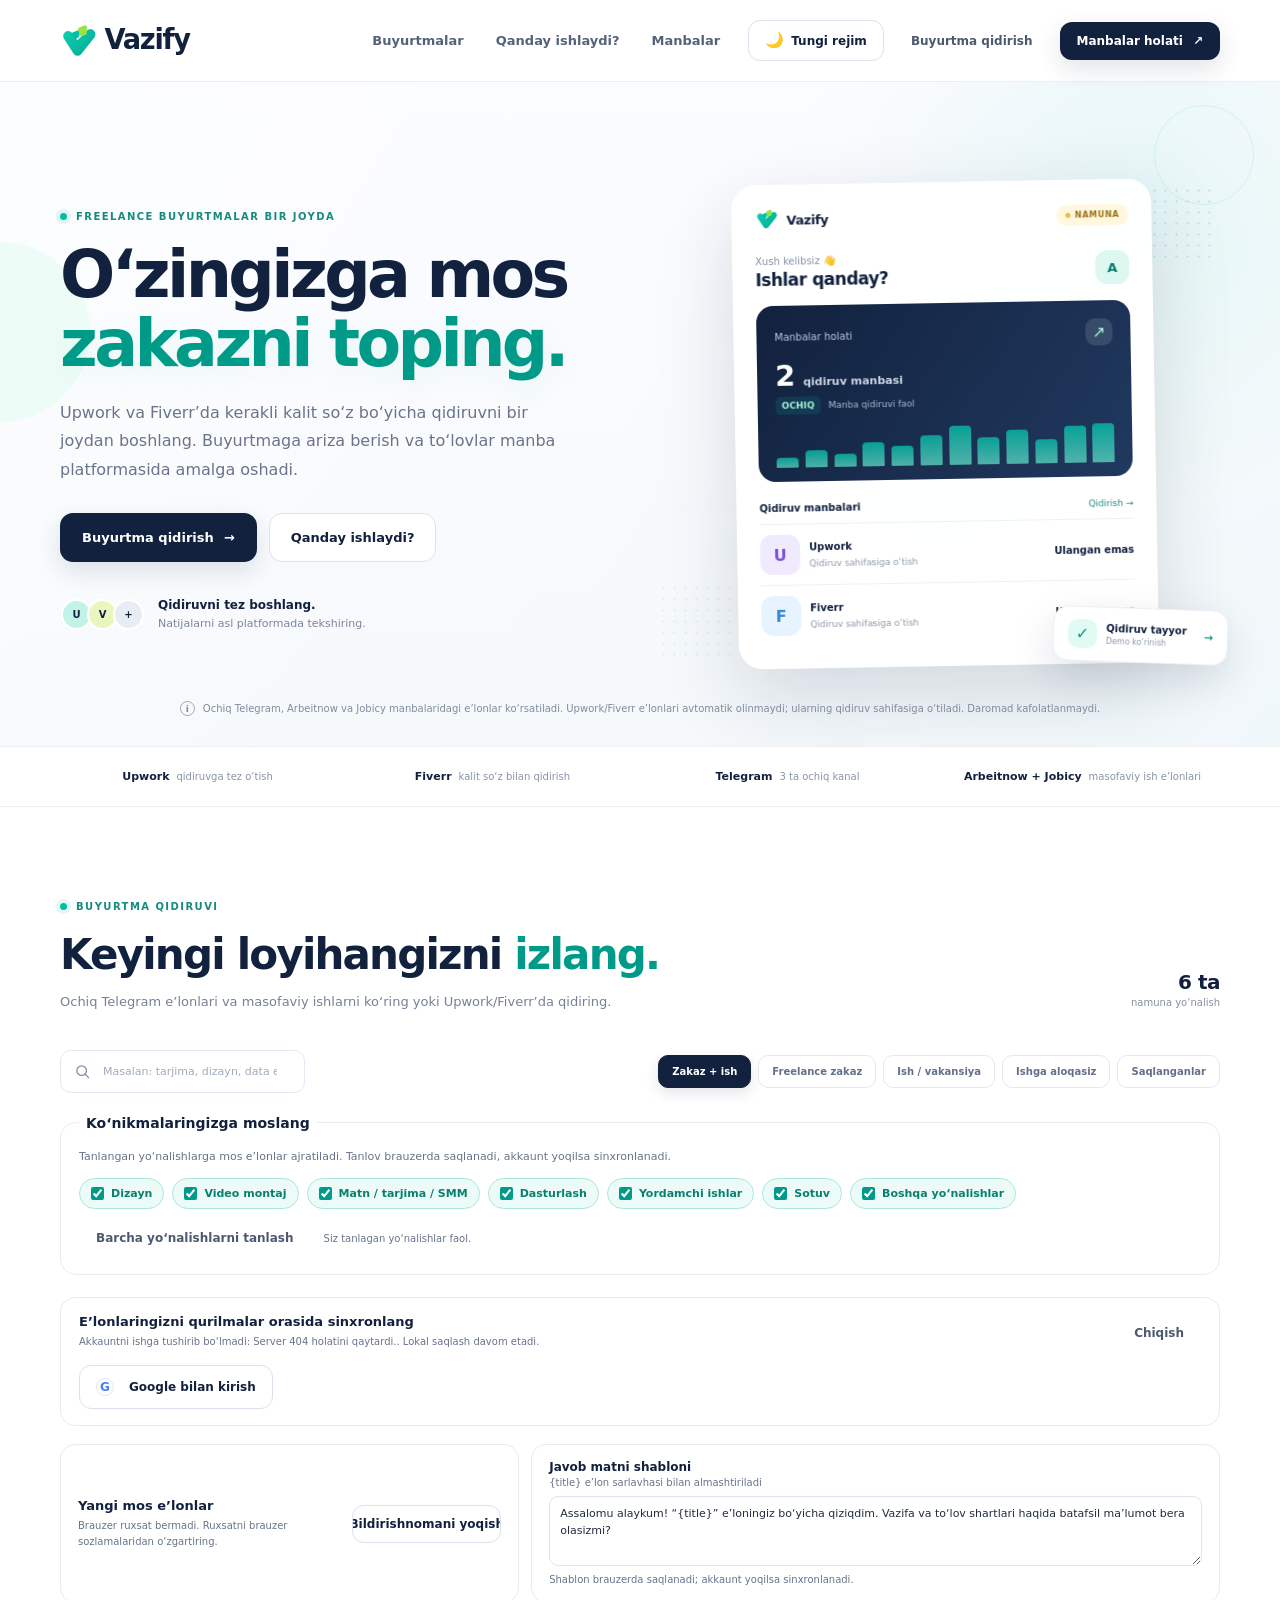
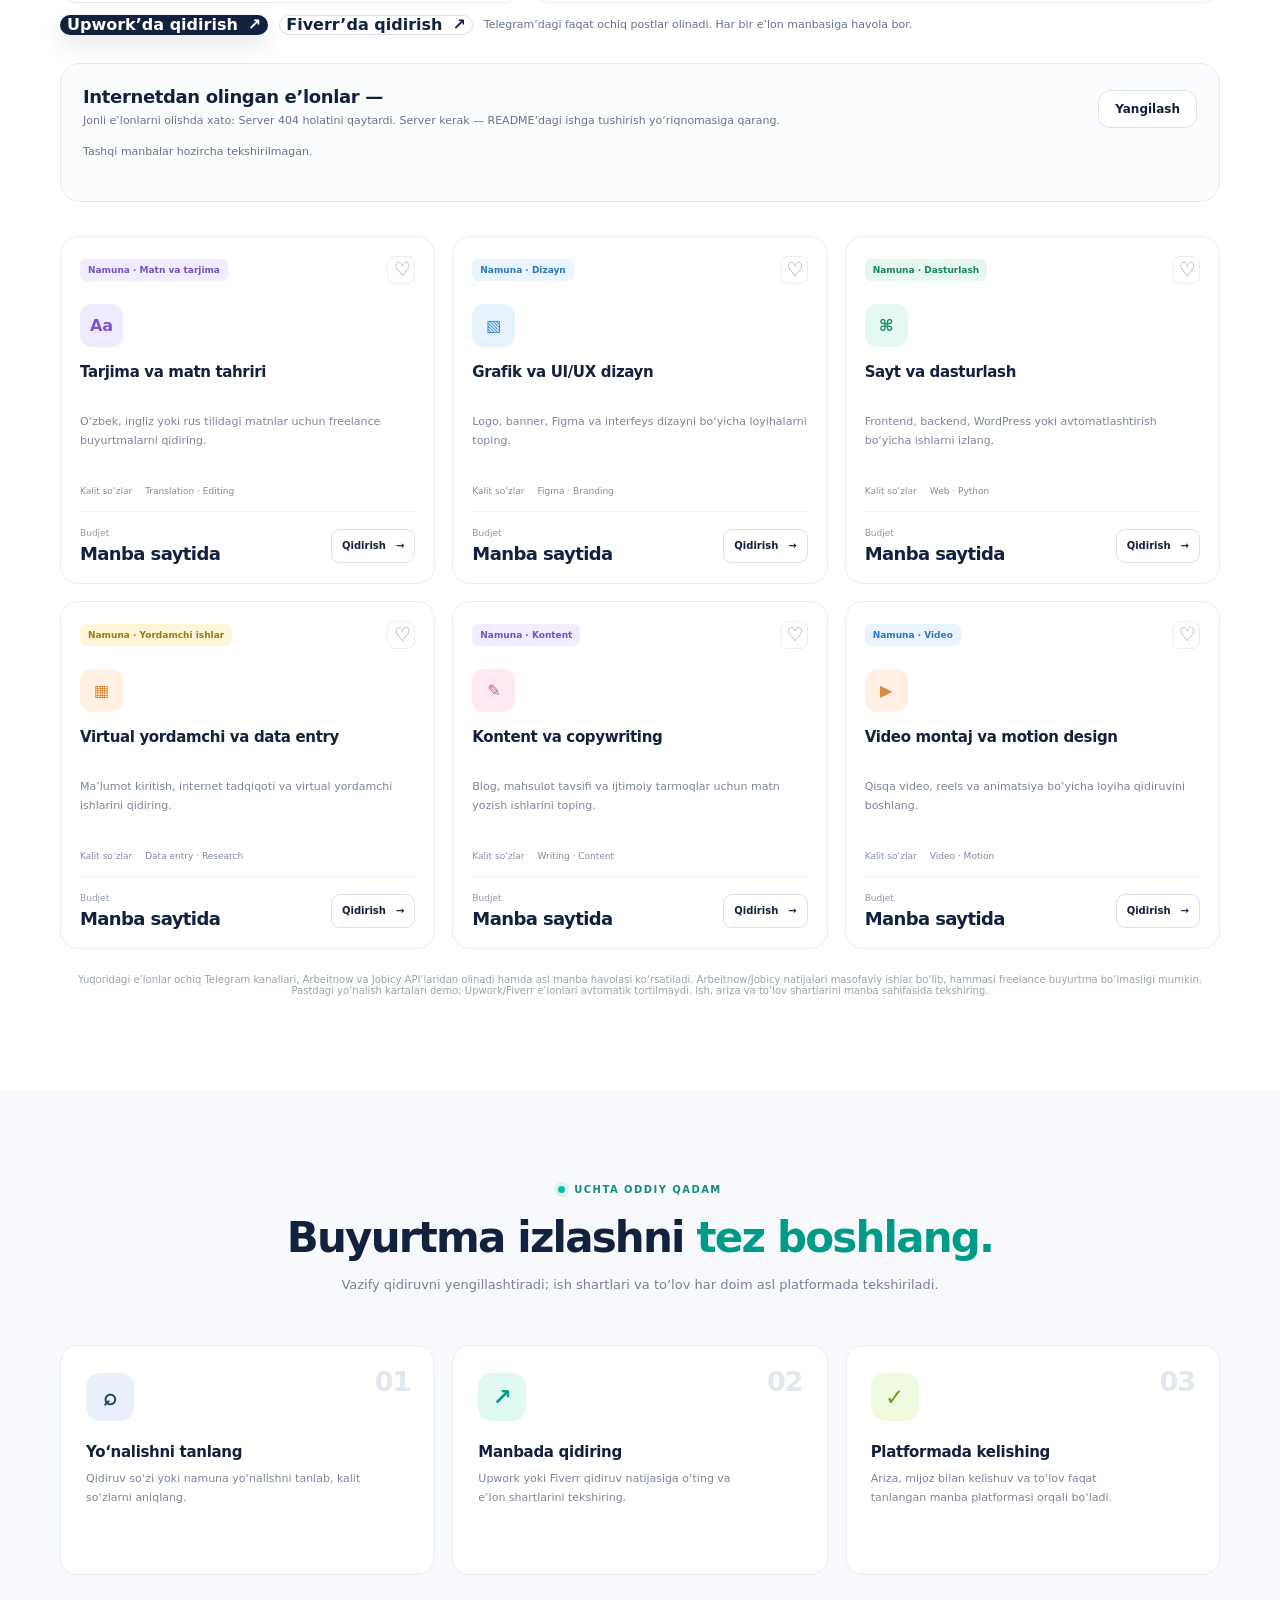
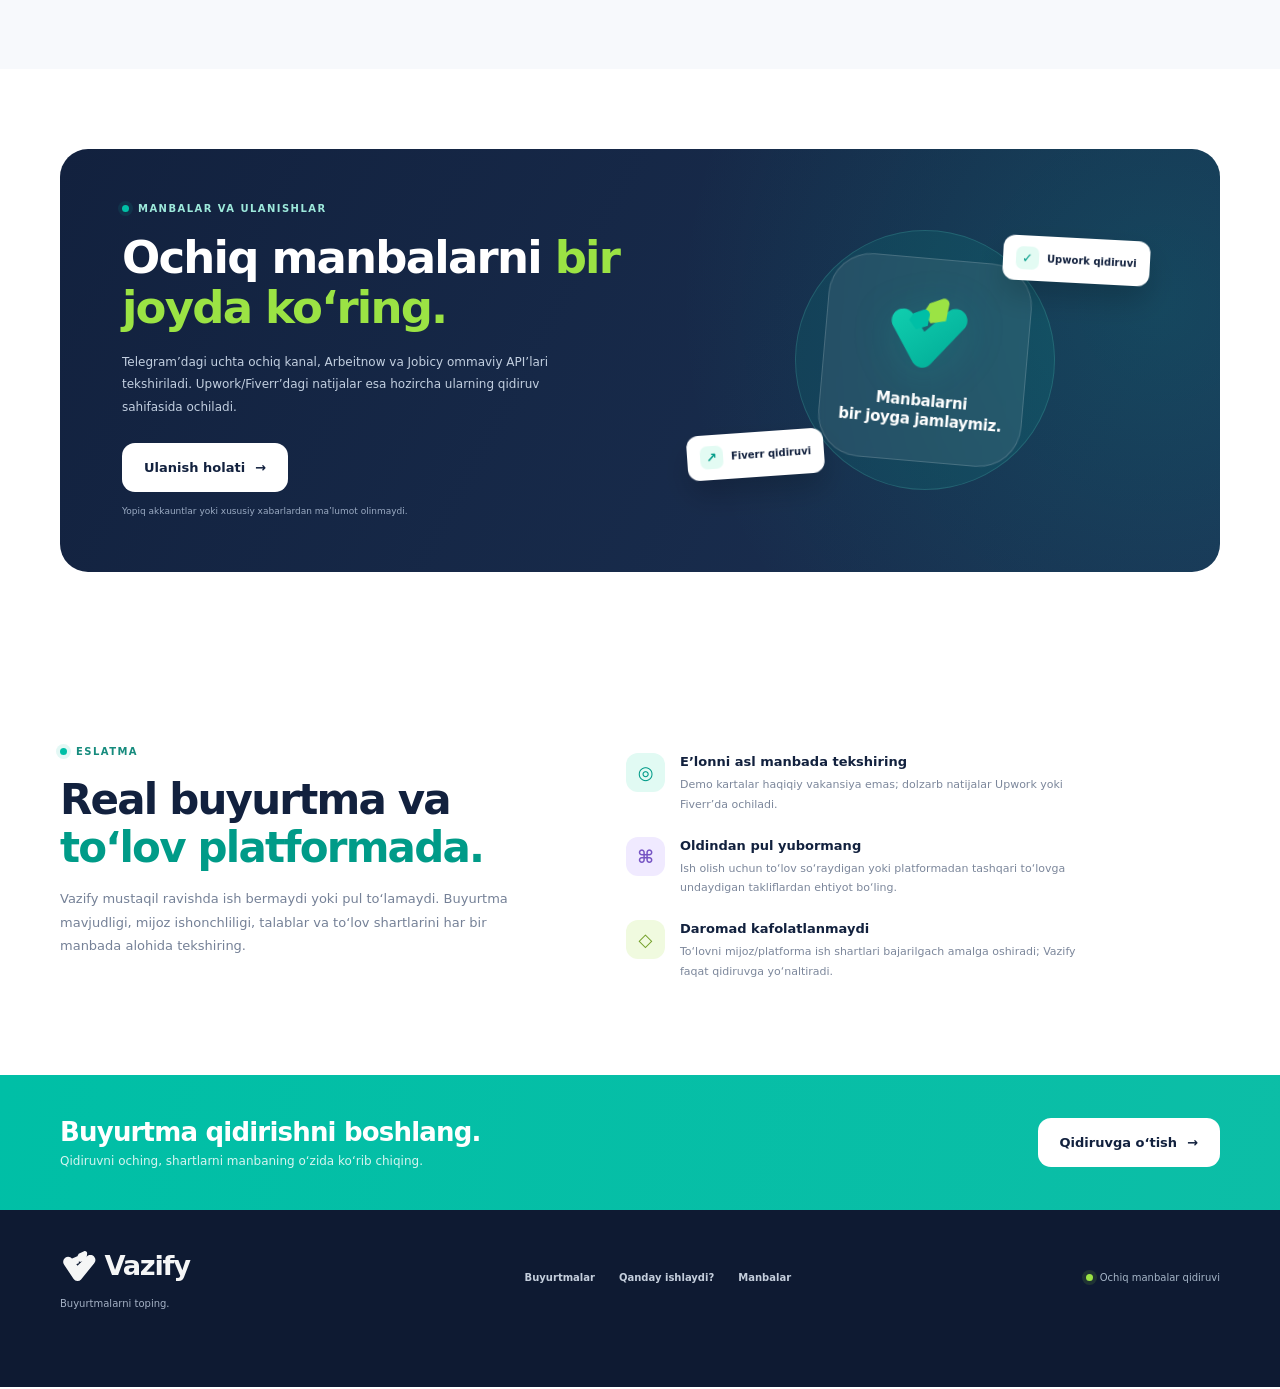
==== commit 736fc3c5: "Add Google OAuth sign-in option Co-authored-by: Copilot <223556219+Copilot@users.noreply.github.com>" ====
--- a/index.html
+++ b/index.html
@@ -113,6 +113,7 @@
             <div><h3 id="accountTitle">E’lonlaringizni qurilmalar orasida sinxronlang</h3><p id="accountStatus" role="status" aria-live="polite">Akkaunt xizmati tekshirilmoqda…</p></div>
             <button class="btn btn-ghost btn-small" id="signOut" type="button" hidden>Chiqish</button>
           </div>
+          <button class="btn btn-secondary btn-small google-sign-in" id="googleSignIn" type="button" hidden><span aria-hidden="true">G</span> Google bilan kirish</button>
           <form id="accountForm" class="account-form">
             <label>Email<input id="accountEmail" type="email" autocomplete="email" required></label>
             <label>Parol<input id="accountPassword" type="password" autocomplete="current-password" minlength="8" required></label>
--- a/styles.css
+++ b/styles.css
@@ -176,6 +176,8 @@
 .account-form input{width:100%;min-width:0;padding:9px 10px;border:1px solid #dfe5ef;border-radius:9px;color:var(--ink);font:inherit;font-size:12px}
 .account-form input:focus{outline:3px solid rgba(0,191,166,.2);border-color:var(--teal-dark)}
 .account-actions{display:flex;gap:7px}
+.google-sign-in{margin-top:13px}
+.google-sign-in span{display:inline-grid;width:18px;height:18px;place-items:center;margin-right:5px;border:1px solid #dfe5ef;border-radius:50%;color:#4285f4;font-size:12px;font-weight:800;line-height:1}
 .account-form button:disabled,.account-panel button:disabled{opacity:.55;cursor:wait}
 @media(max-width:760px){.listing-tools{grid-template-columns:1fr}}
 @media(max-width:600px){
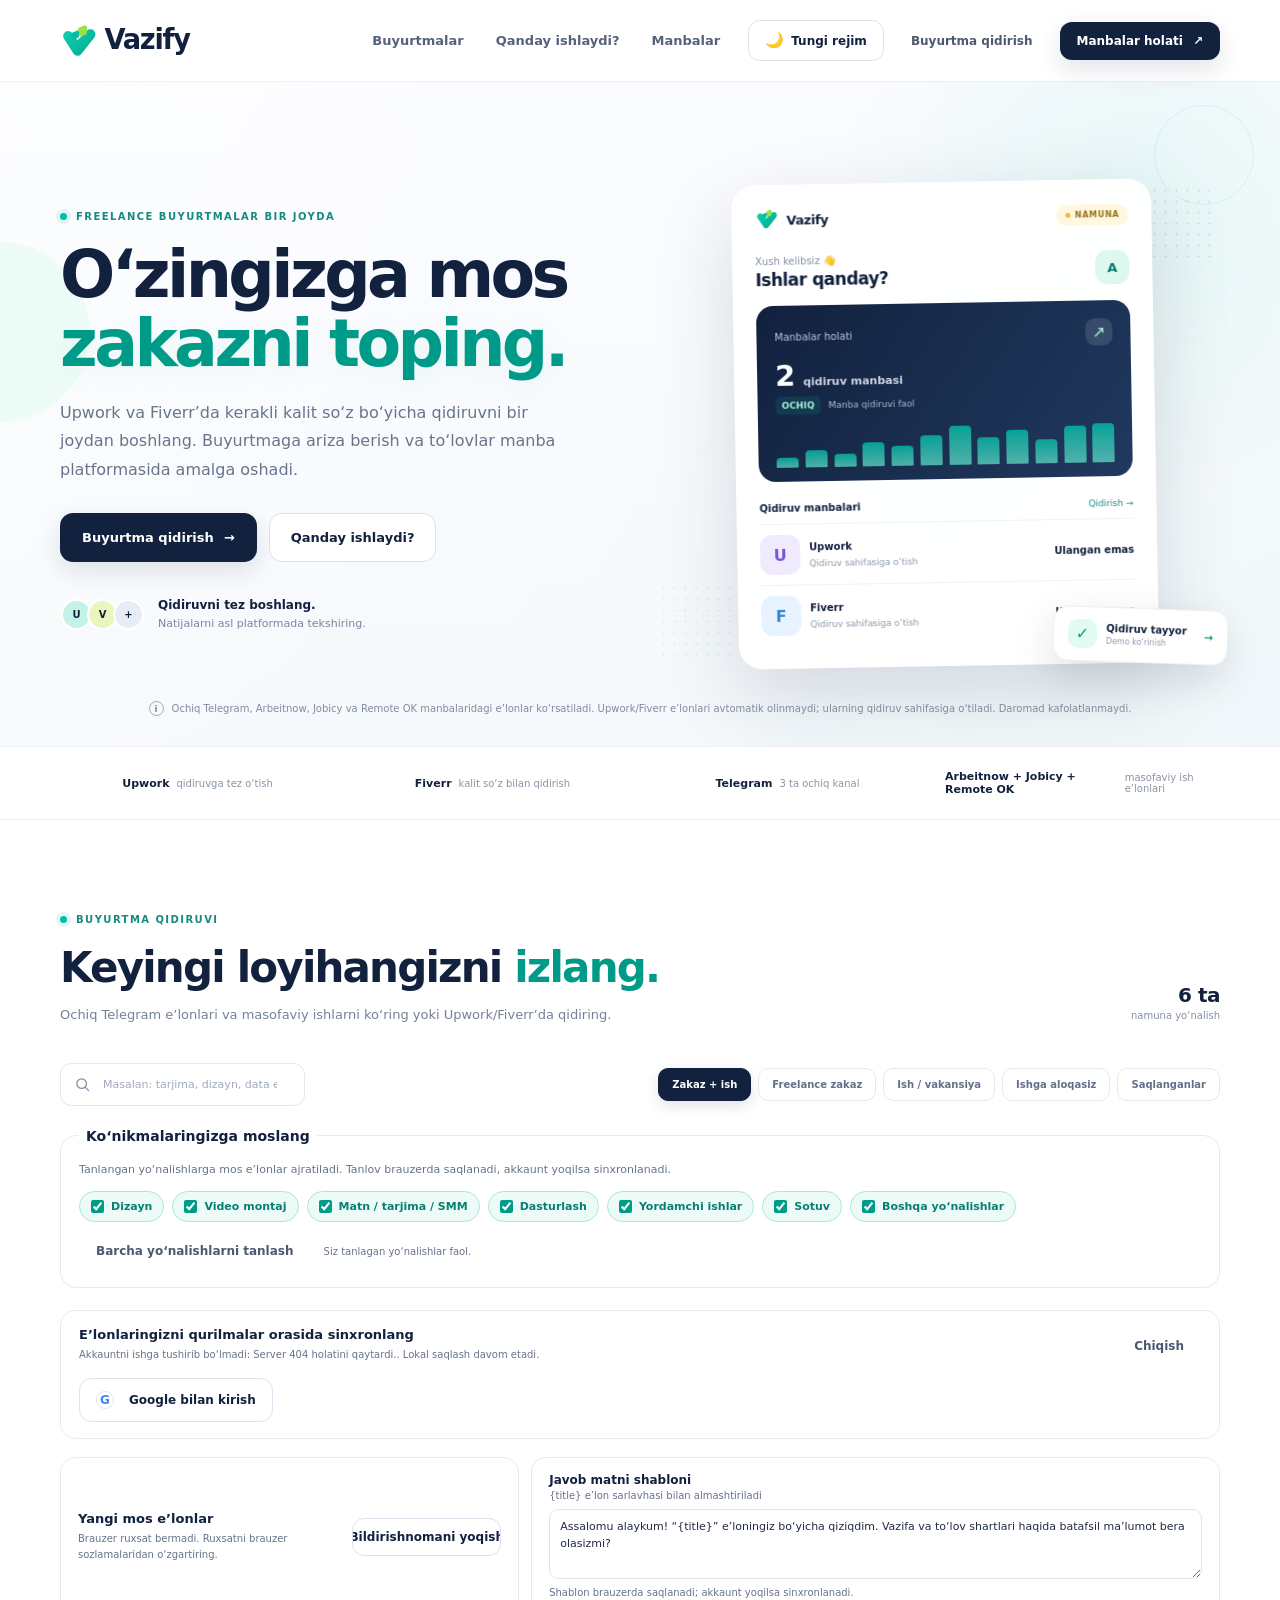
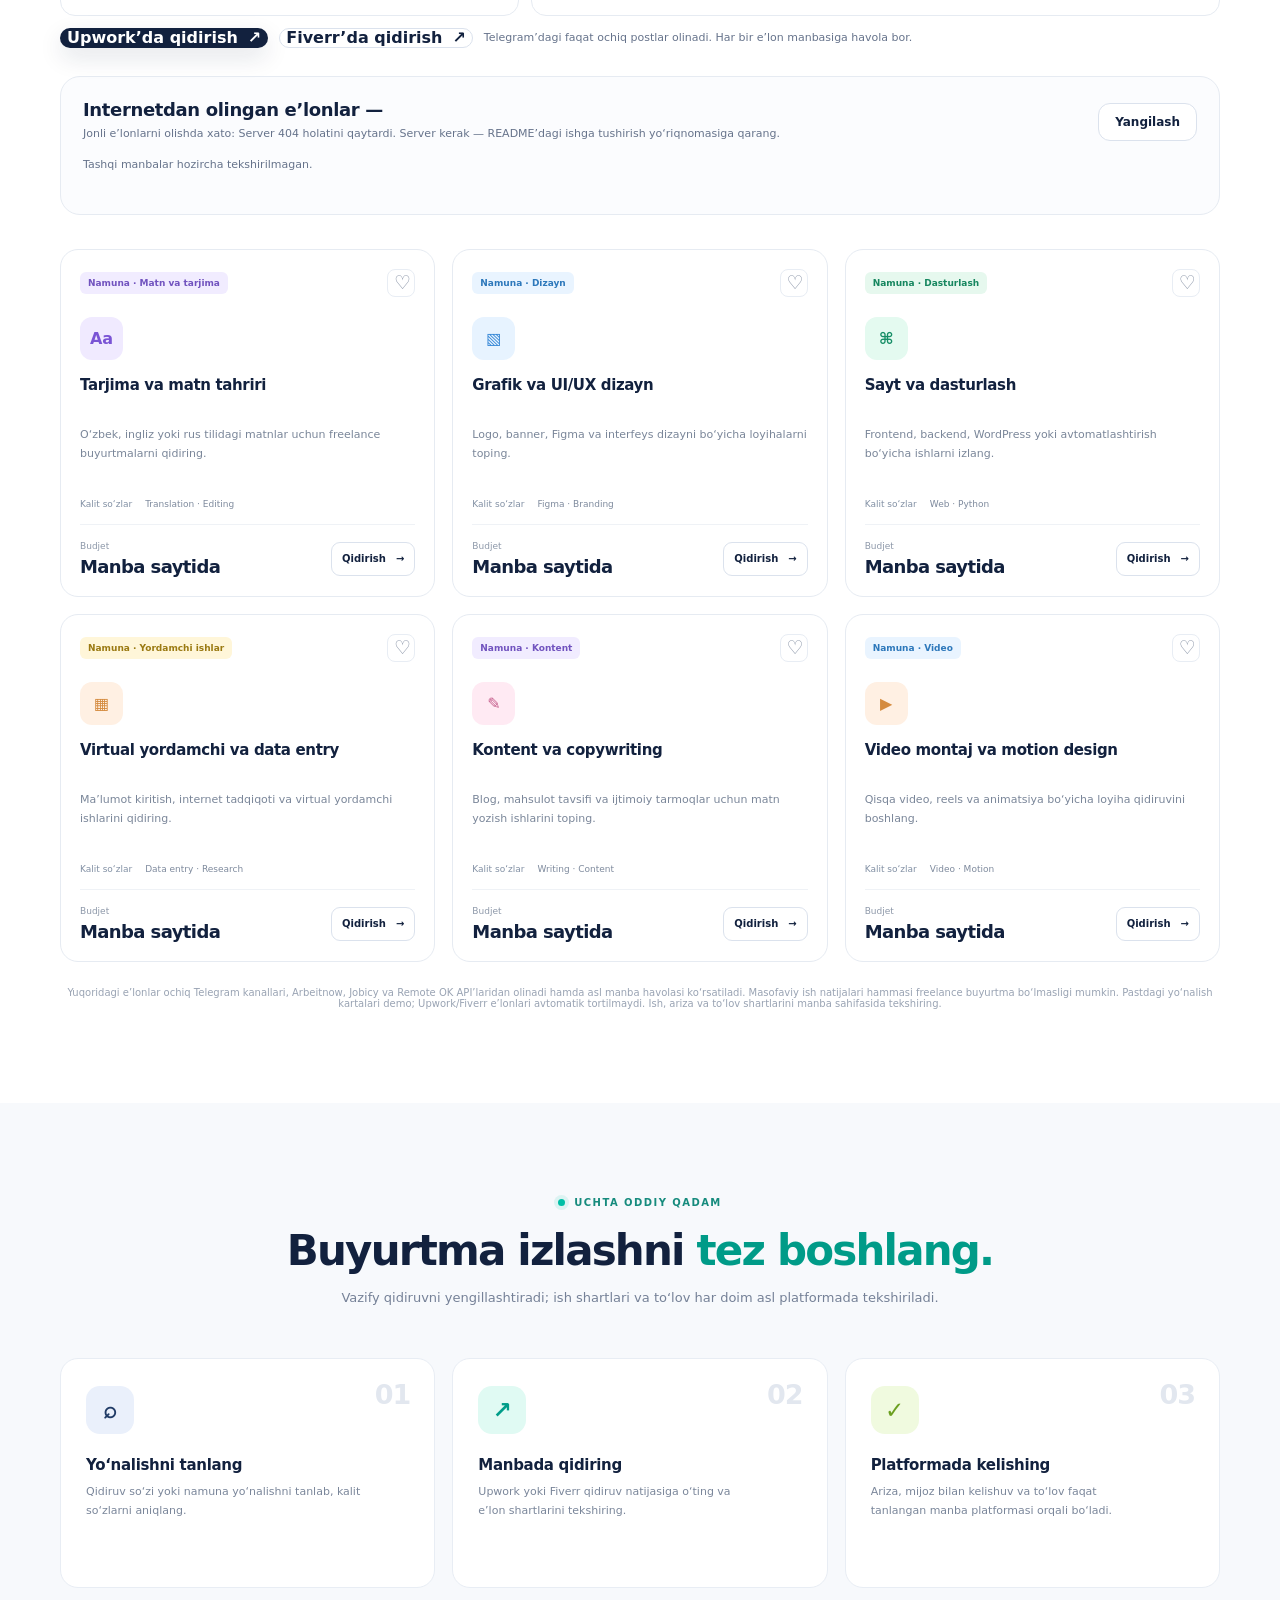
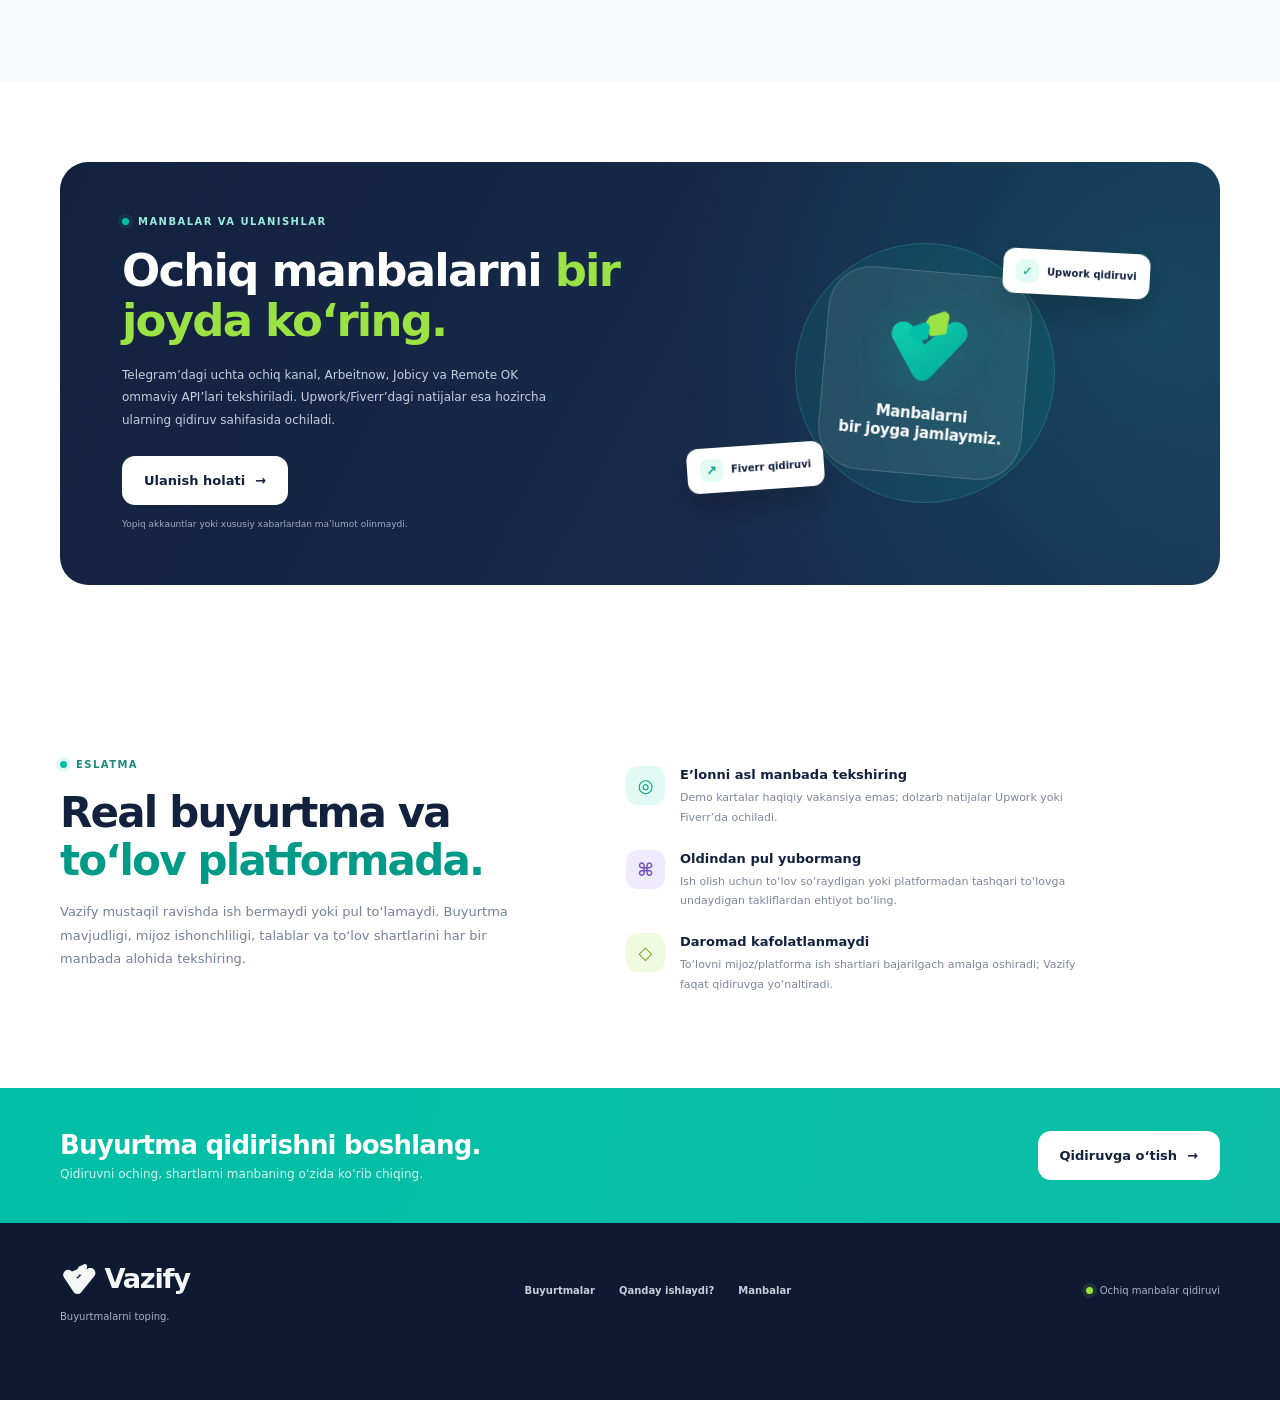
==== commit b0f1bdff: "Add Remote OK job source Co-authored-by: Copilot <223556219+Copilot@users.noreply.github.com>" ====
--- a/index.html
+++ b/index.html
@@ -65,7 +65,7 @@
           <div class="decor-dots dots-a" aria-hidden="true"></div><div class="decor-dots dots-b" aria-hidden="true"></div>
         </div>
       </div>
-      <div class="container demo-note"><span class="note-icon">i</span> Ochiq Telegram, Arbeitnow va Jobicy manbalaridagi e’lonlar ko‘rsatiladi. Upwork/Fiverr e’lonlari avtomatik olinmaydi; ularning qidiruv sahifasiga o‘tiladi. Daromad kafolatlanmaydi.</div>
+      <div class="container demo-note"><span class="note-icon">i</span> Ochiq Telegram, Arbeitnow, Jobicy va Remote OK manbalaridagi e’lonlar ko‘rsatiladi. Upwork/Fiverr e’lonlari avtomatik olinmaydi; ularning qidiruv sahifasiga o‘tiladi. Daromad kafolatlanmaydi.</div>
     </section>
 
     <section class="proof-strip">
@@ -73,7 +73,7 @@
         <div><strong>Upwork</strong><span>qidiruvga tez o‘tish</span></div>
         <div><strong>Fiverr</strong><span>kalit so‘z bilan qidirish</span></div>
         <div><strong>Telegram</strong><span>3 ta ochiq kanal</span></div>
-        <div><strong>Arbeitnow + Jobicy</strong><span>masofaviy ish e’lonlari</span></div>
+        <div><strong>Arbeitnow + Jobicy + Remote OK</strong><span>masofaviy ish e’lonlari</span></div>
       </div>
     </section>
 
@@ -181,7 +181,7 @@
           </article>
         </div>
         <div class="empty-state" id="emptyState" hidden><div>⌕</div><h3>Yo‘nalish topilmadi</h3><p>Qidiruv so‘zini yoki tanlangan filtrni o‘zgartirib ko‘ring.</p><button class="btn btn-secondary" id="resetFilters">Filtrlarni tozalash</button></div>
-        <p class="tasks-disclaimer">Yuqoridagi e’lonlar ochiq Telegram kanallari, Arbeitnow va Jobicy API’laridan olinadi hamda asl manba havolasi ko‘rsatiladi. Arbeitnow/Jobicy natijalari masofaviy ishlar bo‘lib, hammasi freelance buyurtma bo‘lmasligi mumkin. Pastdagi yo‘nalish kartalari demo; Upwork/Fiverr e’lonlari avtomatik tortilmaydi. Ish, ariza va to‘lov shartlarini manba sahifasida tekshiring.</p>
+        <p class="tasks-disclaimer">Yuqoridagi e’lonlar ochiq Telegram kanallari, Arbeitnow, Jobicy va Remote OK API’laridan olinadi hamda asl manba havolasi ko‘rsatiladi. Masofaviy ish natijalari hammasi freelance buyurtma bo‘lmasligi mumkin. Pastdagi yo‘nalish kartalari demo; Upwork/Fiverr e’lonlari avtomatik tortilmaydi. Ish, ariza va to‘lov shartlarini manba sahifasida tekshiring.</p>
       </div>
     </section>
 
@@ -198,7 +198,7 @@
 
     <section class="business-section section-pad" id="for-business">
       <div class="container business-panel">
-        <div class="business-copy"><div class="eyebrow eyebrow-light"><span class="eyebrow-dot"></span> Manbalar va ulanishlar</div><h2>Ochiq manbalarni <span>bir joyda ko‘ring.</span></h2><p>Telegram’dagi uchta ochiq kanal, Arbeitnow va Jobicy ommaviy API’lari tekshiriladi. Upwork/Fiverr’dagi natijalar esa hozircha ularning qidiruv sahifasida ochiladi.</p><button class="btn btn-white btn-large" data-modal="businessModal">Ulanish holati <span>→</span></button><small>Yopiq akkauntlar yoki xususiy xabarlardan ma’lumot olinmaydi.</small></div>
+        <div class="business-copy"><div class="eyebrow eyebrow-light"><span class="eyebrow-dot"></span> Manbalar va ulanishlar</div><h2>Ochiq manbalarni <span>bir joyda ko‘ring.</span></h2><p>Telegram’dagi uchta ochiq kanal, Arbeitnow, Jobicy va Remote OK ommaviy API’lari tekshiriladi. Upwork/Fiverr’dagi natijalar esa hozircha ularning qidiruv sahifasida ochiladi.</p><button class="btn btn-white btn-large" data-modal="businessModal">Ulanish holati <span>→</span></button><small>Yopiq akkauntlar yoki xususiy xabarlardan ma’lumot olinmaydi.</small></div>
         <div class="business-visual" aria-hidden="true"><div class="business-circle circle-back"></div><div class="business-circle circle-front"><img src="assets/vazify-mark.svg" alt="" width="95" height="95"><strong>Manbalarni<br>bir joyga jamlaymiz.</strong></div><div class="business-float float-top"><span>✓</span> Upwork qidiruvi</div><div class="business-float float-bottom"><span>↗</span> Fiverr qidiruvi</div></div>
       </div>
     </section>
@@ -216,7 +216,7 @@
   <footer class="site-footer"><div class="container footer-top"><div class="footer-brand"><a class="brand" href="#top"><img src="assets/vazify-logo.svg" alt="Vazify" width="160" height="40"></a><p>Buyurtmalarni toping.</p></div><div class="footer-links"><a href="#tasks">Buyurtmalar</a><a href="#how-it-works">Qanday ishlaydi?</a><a href="#for-business">Manbalar</a></div><div class="footer-status"><span class="status-dot"></span> Ochiq manbalar qidiruvi</div></div><div class="container footer-bottom"><span>© <span id="year"></span> Vazify. Barcha huquqlar himoyalangan.</span><span>Ariza va to‘lov manba platformasida bo‘ladi.</span></div></footer>
 
   <div class="modal-backdrop" id="taskModal" role="dialog" aria-modal="true" aria-labelledby="taskModalTitle" hidden><div class="modal-card task-modal-card"><button class="modal-close" data-close-modal aria-label="Yopish">×</button><span class="category-tag tag-purple" id="taskModalCategory">Namuna</span><h2 id="taskModalTitle">Yo‘nalish</h2><p id="taskModalDescription"></p><div class="modal-stats"><div><small>Qidiruv so‘zlari</small><strong id="taskModalReward">—</strong></div><div><small>Budjet</small><strong id="taskModalTime">Manba sahifasida</strong></div><div><small>Yo‘nalish</small><strong id="taskModalLevel">—</strong></div></div><div class="modal-info"><strong>Bu haqiqiy e’lon emas.</strong><p>Qidiruv tugmalari sizni platformaga olib boradi. Ariza, shartlar va to‘lov bo‘yicha qarorlarni manbaning o‘zida tekshiring.</p></div><button class="btn btn-primary btn-large btn-full" id="startTaskBtn">Upwork’da qidirish <span>↗</span></button><button class="btn btn-secondary btn-large btn-full modal-secondary-action" id="startTaskFiverrBtn">Fiverr’da qidirish <span>↗</span></button></div></div>
-  <div class="modal-backdrop" id="businessModal" role="dialog" aria-modal="true" aria-labelledby="businessTitle" hidden><div class="modal-card"><button class="modal-close" data-close-modal aria-label="Yopish">×</button><div class="modal-logo"><img src="assets/vazify-mark.svg" alt="" width="38" height="38"></div><h2 id="businessTitle">Manbalar holati</h2><p>Ochiq Telegram postlari, Arbeitnow va Jobicy’dagi masofaviy ishlar backend orqali olinadi. Har bir natija asl manbaga bog‘langan.</p><div class="modal-info"><strong>Upwork/Fiverr</strong><p>Ularning ish e’lonlari hozircha avtomatik olinmaydi. Qidiruv tugmalari faqat kalit so‘z bilan platforma qidiruvini ochadi.</p></div><button class="btn btn-primary btn-large btn-full" data-close-modal>Tushunarli</button></div></div>
+  <div class="modal-backdrop" id="businessModal" role="dialog" aria-modal="true" aria-labelledby="businessTitle" hidden><div class="modal-card"><button class="modal-close" data-close-modal aria-label="Yopish">×</button><div class="modal-logo"><img src="assets/vazify-mark.svg" alt="" width="38" height="38"></div><h2 id="businessTitle">Manbalar holati</h2><p>Ochiq Telegram postlari, Arbeitnow, Jobicy va Remote OK’dagi masofaviy ishlar backend orqali olinadi. Har bir natija asl manbaga bog‘langan.</p><div class="modal-info"><strong>Upwork/Fiverr</strong><p>Ularning ish e’lonlari hozircha avtomatik olinmaydi. Qidiruv tugmalari faqat kalit so‘z bilan platforma qidiruvini ochadi.</p></div><button class="btn btn-primary btn-large btn-full" data-close-modal>Tushunarli</button></div></div>
   <div class="toast" id="toast" role="status" aria-live="polite"></div>
   <script src="app.js" defer></script>
 </body>
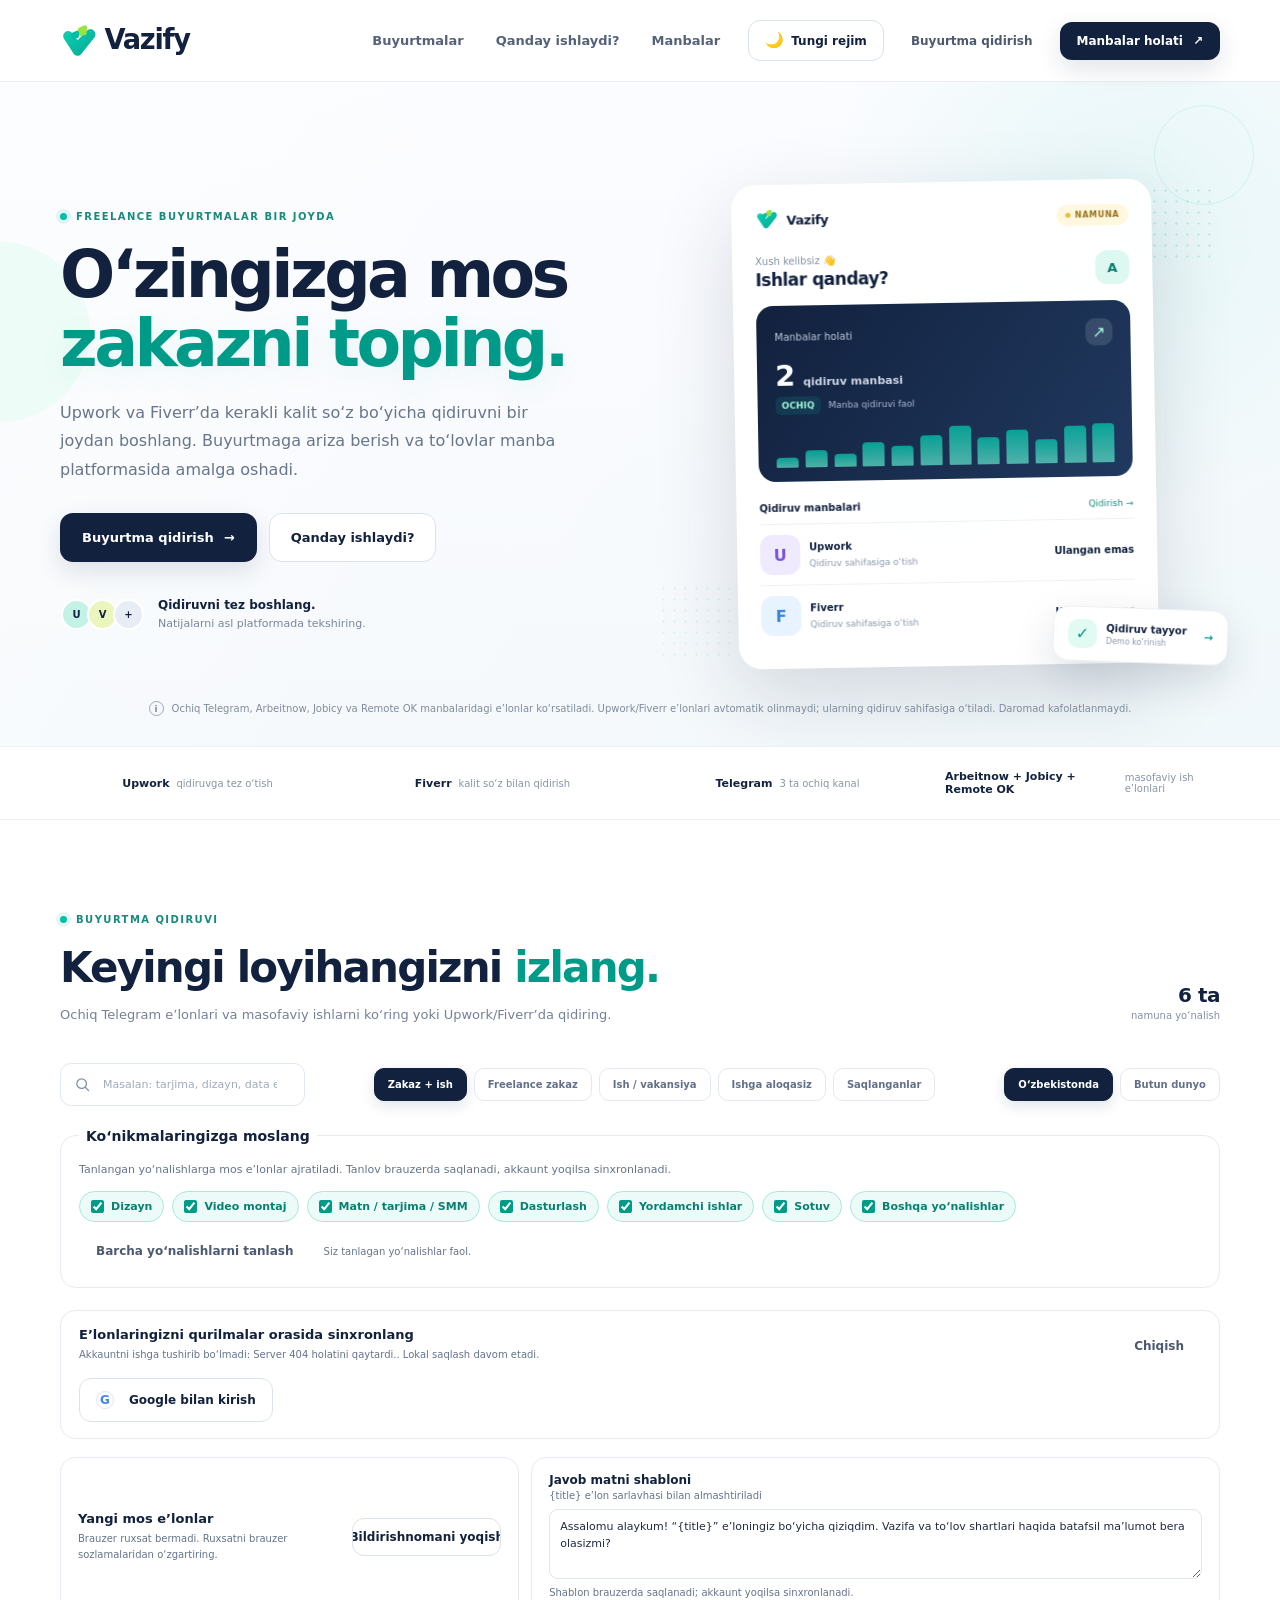
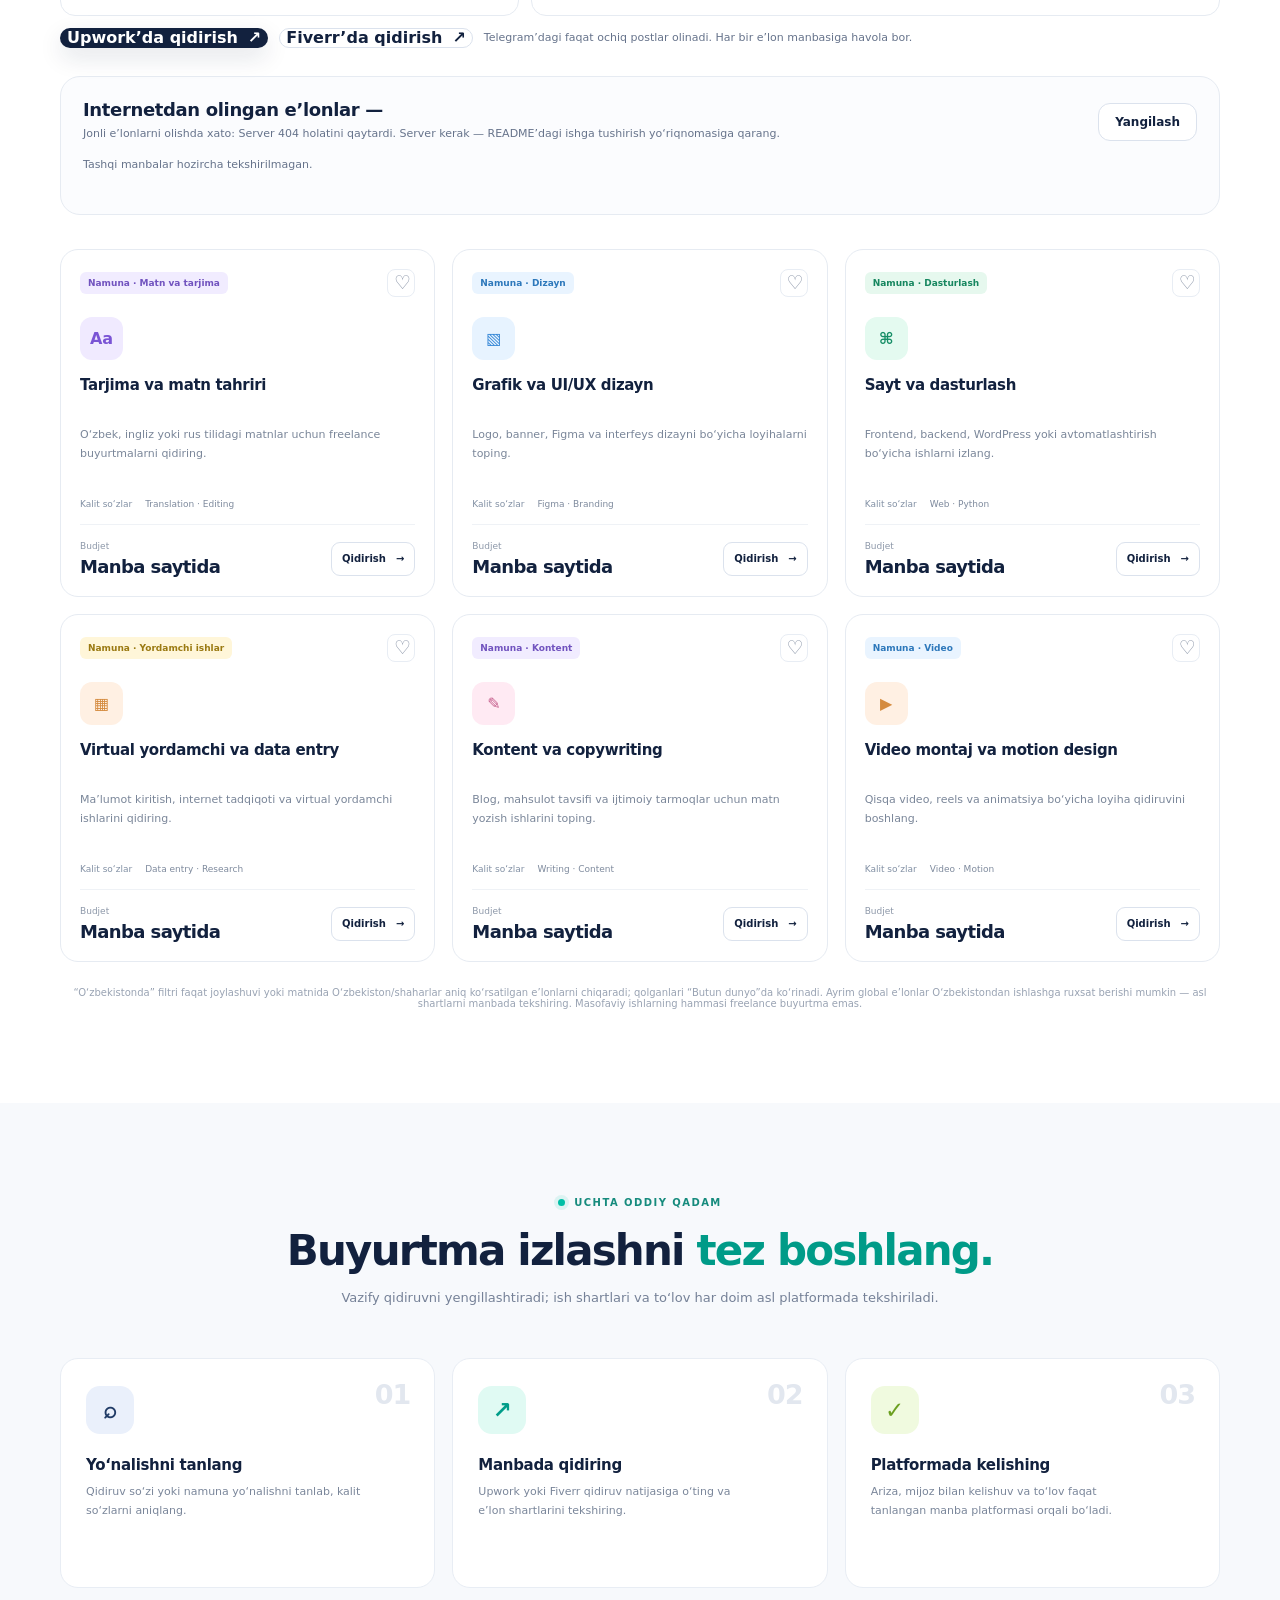
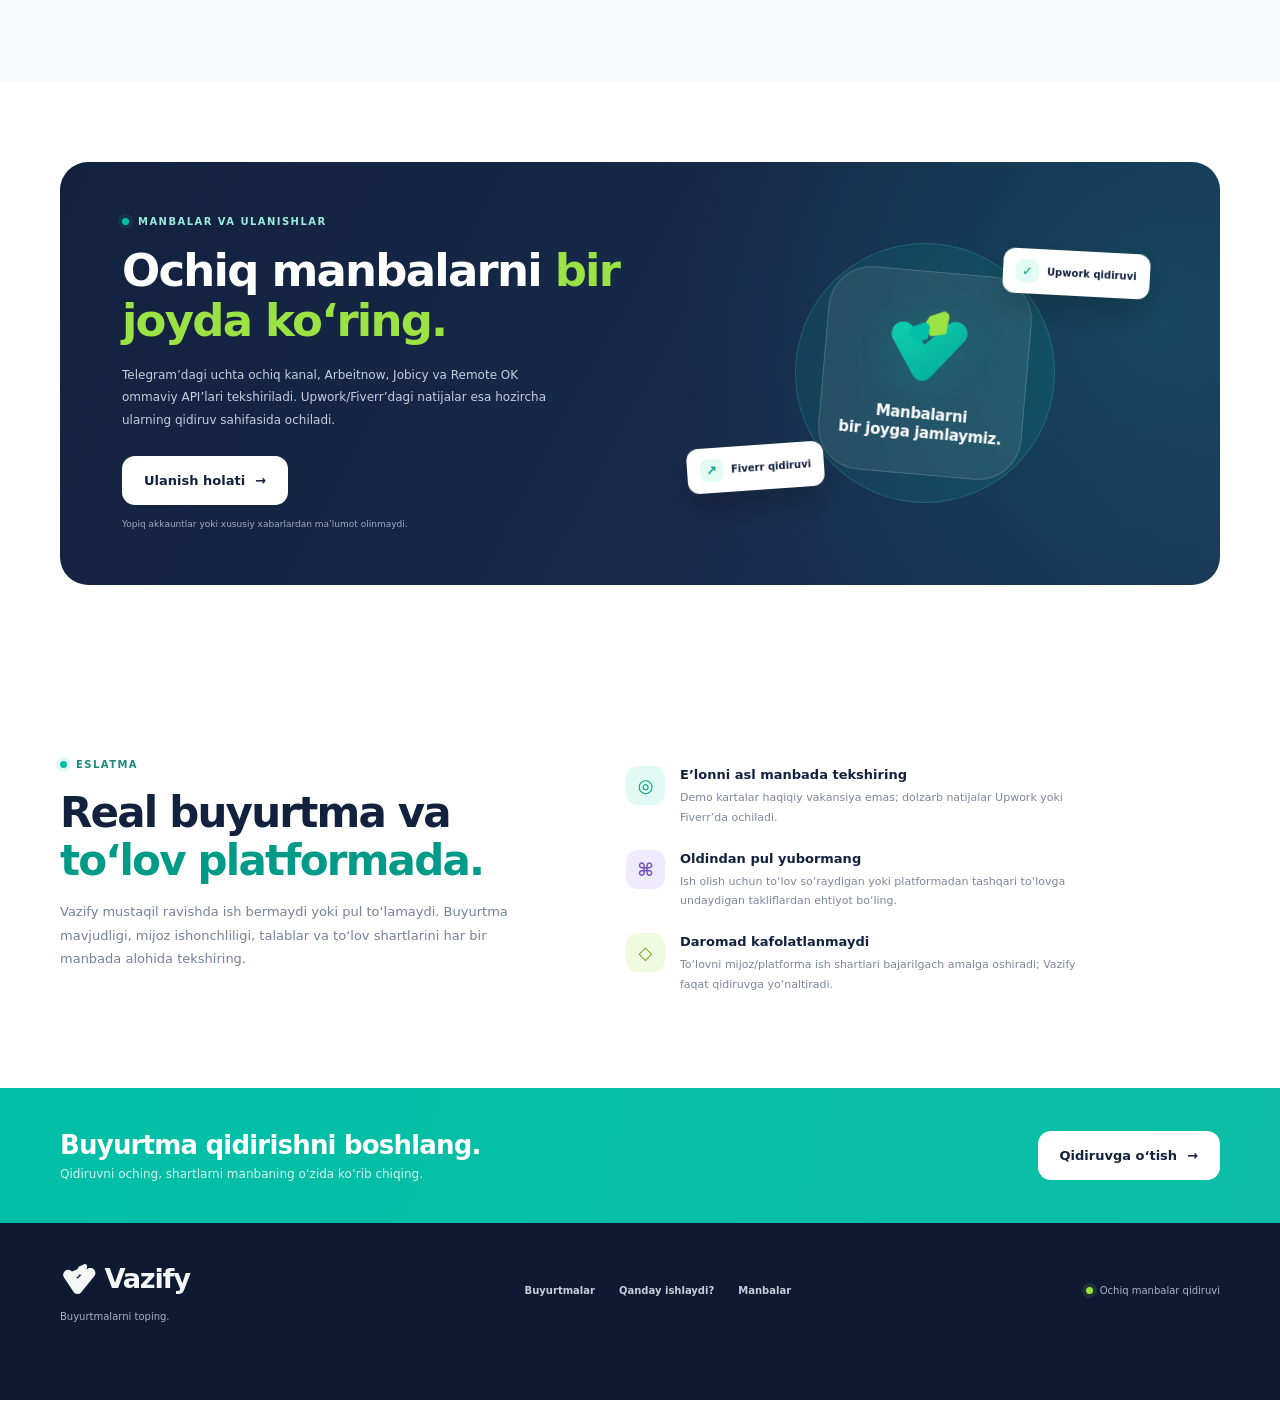
==== commit c705437b: "Add Uzbekistan market filter Co-authored-by: Copilot <223556219+Copilot@users.noreply.github.com>" ====
--- a/index.html
+++ b/index.html
@@ -92,6 +92,10 @@
             <button class="filter-chip" data-filter="unrelated" aria-pressed="false">Ishga aloqasiz</button>
             <button class="filter-chip" data-filter="favorites" aria-pressed="false">Saqlanganlar</button>
           </div>
+          <div class="filter-list market-filter-list" role="group" aria-label="Hudud bo‘yicha filtrlash">
+            <button class="filter-chip market-filter-chip active" data-market-filter="uzbekistan" aria-pressed="true">O‘zbekistonda</button>
+            <button class="filter-chip market-filter-chip" data-market-filter="global" aria-pressed="false">Butun dunyo</button>
+          </div>
         </div>
         <fieldset class="skill-preferences" id="skillPreferences">
           <legend>Ko‘nikmalaringizga moslang</legend>
@@ -181,7 +185,7 @@
           </article>
         </div>
         <div class="empty-state" id="emptyState" hidden><div>⌕</div><h3>Yo‘nalish topilmadi</h3><p>Qidiruv so‘zini yoki tanlangan filtrni o‘zgartirib ko‘ring.</p><button class="btn btn-secondary" id="resetFilters">Filtrlarni tozalash</button></div>
-        <p class="tasks-disclaimer">Yuqoridagi e’lonlar ochiq Telegram kanallari, Arbeitnow, Jobicy va Remote OK API’laridan olinadi hamda asl manba havolasi ko‘rsatiladi. Masofaviy ish natijalari hammasi freelance buyurtma bo‘lmasligi mumkin. Pastdagi yo‘nalish kartalari demo; Upwork/Fiverr e’lonlari avtomatik tortilmaydi. Ish, ariza va to‘lov shartlarini manba sahifasida tekshiring.</p>
+        <p class="tasks-disclaimer">“O‘zbekistonda” filtri faqat joylashuvi yoki matnida O‘zbekiston/shaharlar aniq ko‘rsatilgan e’lonlarni chiqaradi; qolganlari “Butun dunyo”da ko‘rinadi. Ayrim global e’lonlar O‘zbekistondan ishlashga ruxsat berishi mumkin — asl shartlarni manbada tekshiring. Masofaviy ishlarning hammasi freelance buyurtma emas.</p>
       </div>
     </section>
 
